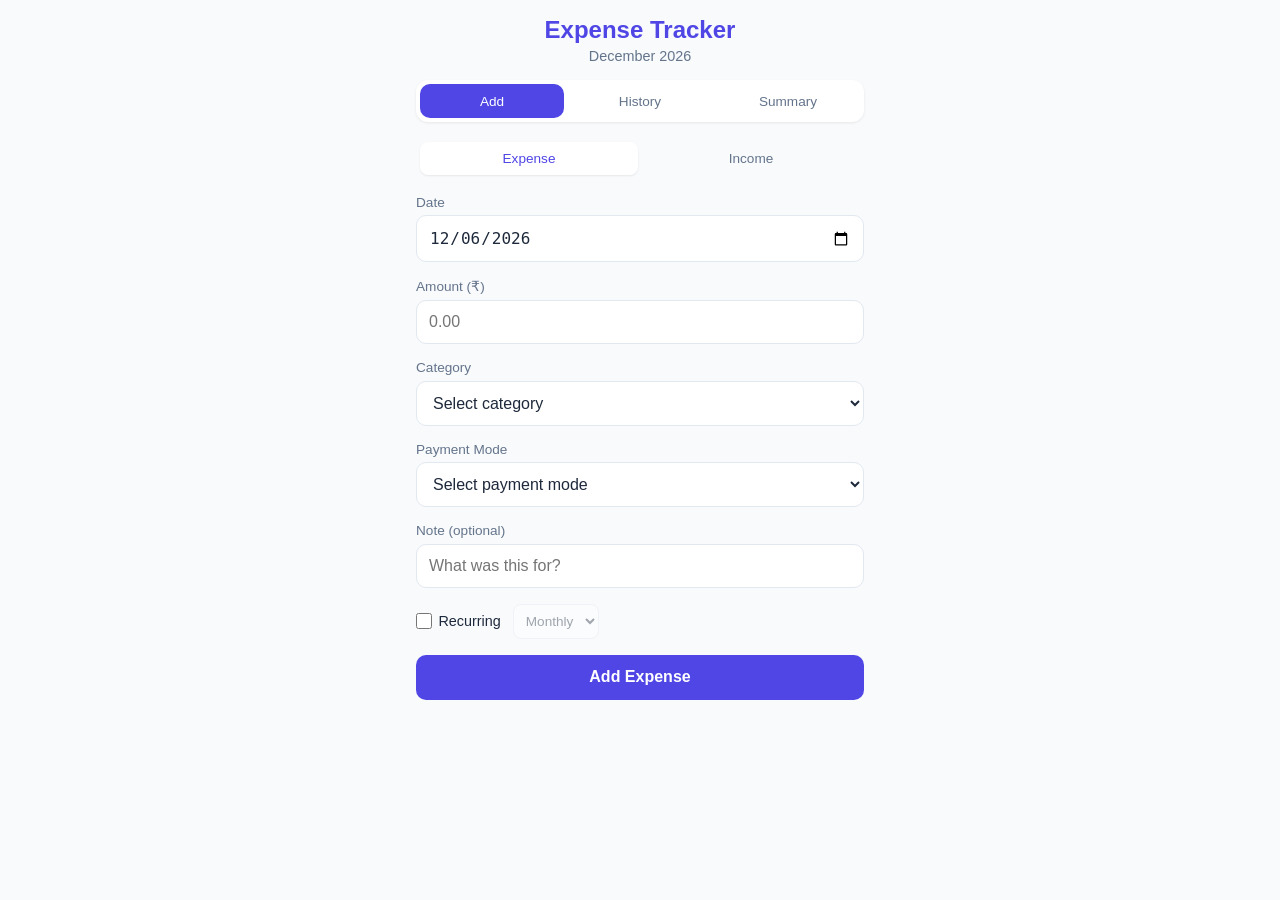
==== index.html @ 3be57202 "Serve latest tracker at site root for Vercel. Replace index.html with tracker.html so the live deplo" ====
<!DOCTYPE html>
<html lang="en">
<head>
<meta charset="UTF-8">
<meta name="viewport" content="width=device-width, initial-scale=1.0, user-scalable=no">
<title>Expense Tracker</title>
<style>
*{margin:0;padding:0;box-sizing:border-box}
:root{--p:#4f46e5;--bg:#f8fafc;--card:#fff;--tx:#1e293b;--mt:#64748b;--bd:#e2e8f0;--dg:#ef4444;--ok:#10b981;--warn:#f59e0b}
body{font-family:-apple-system,BlinkMacSystemFont,'Segoe UI',Roboto,sans-serif;background:var(--bg);color:var(--tx);min-height:100vh;padding-bottom:2rem}
.ctn{max-width:480px;margin:0 auto;padding:1rem}
header{text-align:center;margin-bottom:1rem}
header h1{font-size:1.5rem;color:var(--p)}
header p{color:var(--mt);font-size:.9rem;margin-top:.25rem}
.tabs{display:flex;gap:.25rem;background:var(--card);border-radius:12px;padding:.25rem;margin-bottom:1rem;box-shadow:0 1px 3px rgba(0,0,0,.08)}
.tab{flex:1;padding:.6rem;border:none;background:0 0;border-radius:10px;font-size:.85rem;font-weight:500;color:var(--mt);cursor:pointer}
.tab.active{background:var(--p);color:#fff}
.tc{display:none}.tc.active{display:block}
.fg{margin-bottom:1rem}
.fg label{display:block;font-size:.85rem;font-weight:500;margin-bottom:.35rem;color:var(--mt)}
.fg input,.fg select{width:100%;padding:.75rem;border:1.5px solid var(--bd);border-radius:10px;font-size:1rem;background:var(--card);color:var(--tx)}
.bp{width:100%;padding:.85rem;background:var(--p);color:#fff;border:none;border-radius:10px;font-size:1rem;font-weight:600;cursor:pointer}
.bp:active{transform:scale(.98)}
.fr{display:flex;align-items:center;gap:.75rem;margin-bottom:1rem}
.cl{display:flex;align-items:center;gap:.4rem;font-size:.9rem;cursor:pointer}
.cl input{width:1rem;height:1rem;accent-color:var(--p)}
.fr select{padding:.5rem;border:1.5px solid var(--bd);border-radius:8px;font-size:.85rem;background:var(--card);color:var(--tx)}
.fr select:disabled{opacity:.4}
.frow{display:flex;gap:.5rem;margin-bottom:1rem}
.frow select{flex:1;padding:.6rem;border:1.5px solid var(--bd);border-radius:10px;font-size:.85rem;background:var(--card);color:var(--tx)}
.ei{background:var(--card);border-radius:12px;padding:.85rem 1rem;margin-bottom:.5rem;display:flex;justify-content:space-between;align-items:center;box-shadow:0 1px 2px rgba(0,0,0,.05)}
.einf{flex:1;min-width:0}
.ecat{font-weight:600;font-size:.95rem}
.emeta{font-size:.78rem;color:var(--mt);margin-top:.2rem;overflow:hidden;text-overflow:ellipsis;white-space:nowrap}
.ert{display:flex;align-items:center;gap:.5rem;flex-shrink:0}
.eamt{font-size:1.05rem;font-weight:700;color:var(--dg);white-space:nowrap}
.eamt.inc{color:var(--ok)}
.type-toggle{display:flex;gap:.25rem;background:var(--bg);border-radius:10px;padding:.25rem;margin-bottom:1rem}
.type-toggle button{flex:1;padding:.55rem;border:none;background:0 0;border-radius:8px;font-size:.85rem;font-weight:500;color:var(--mt);cursor:pointer}
.type-toggle button.active{background:var(--card);color:var(--p);box-shadow:0 1px 2px rgba(0,0,0,.08)}
.exp-only{}.inc-only{display:none}
.form-income .exp-only{display:none}
.form-income .inc-only{display:block}
.edel{border:1px solid var(--dg);color:var(--dg);background:var(--card);font-size:.85rem;font-weight:600;cursor:pointer;padding:.4rem .7rem;border-radius:6px;line-height:1;touch-action:manipulation;-webkit-tap-highlight-color:transparent}
.edel:active{background:#fee2e2}
.tb{background:var(--p);color:#fff;text-align:center;padding:.75rem;border-radius:10px;font-weight:600;margin-top:1rem;font-size:1rem}
.rb{display:inline-block;font-size:.65rem;font-weight:600;text-transform:uppercase;background:#ede9fe;color:#7c3aed;padding:.15rem .45rem;border-radius:4px;margin-left:.4rem;vertical-align:middle}
.smn{display:flex;justify-content:space-between;align-items:center;margin-bottom:1rem}
.smn span{font-weight:600;font-size:1rem}
.nb{background:var(--card);border:1.5px solid var(--bd);border-radius:8px;padding:.4rem .8rem;font-size:1rem;cursor:pointer;color:var(--tx)}
.sc{background:var(--card);border-radius:12px;padding:.85rem 1rem;margin-bottom:.5rem;display:flex;justify-content:space-between;align-items:center;box-shadow:0 1px 2px rgba(0,0,0,.05)}
.sc .cn{font-weight:500;font-size:.9rem}
.sc .cb{height:4px;background:var(--bd);border-radius:2px;margin-top:.35rem;width:100%}
.sc .cbf{height:100%;background:var(--p);border-radius:2px}
.sc .ca{font-weight:700;color:var(--dg);white-space:nowrap;margin-left:1rem}
.ps{margin-top:1rem}.ps h3{font-size:.9rem;color:var(--mt);margin-bottom:.5rem}
.pi{display:flex;justify-content:space-between;padding:.5rem 0;border-bottom:1px solid var(--bd);font-size:.9rem}
.es{text-align:center;padding:3rem 1rem;color:var(--mt)}
.cc{background:var(--card);border-radius:12px;padding:1rem;margin-top:1rem;box-shadow:0 1px 2px rgba(0,0,0,.05);overflow:hidden}
.ct{font-size:.85rem;font-weight:600;color:var(--mt);margin-bottom:.75rem;text-transform:uppercase;letter-spacing:.04em}
.dw{display:flex;align-items:center;gap:1rem;overflow:hidden}
.dr{width:100px;height:100px;border-radius:50%;position:relative;flex-shrink:0}
.dc{position:absolute;top:50%;left:50%;transform:translate(-50%,-50%);width:58px;height:58px;background:var(--card);border-radius:50%;display:flex;flex-direction:column;justify-content:center;text-align:center}
.dc .dt{font-size:.8rem;font-weight:700;color:var(--tx);line-height:1.1}
.dc .dl{font-size:.6rem;color:var(--mt)}
.dleg{flex:1;min-width:0;display:flex;flex-direction:column;gap:.3rem;overflow:hidden}
.li{display:flex;align-items:center;gap:.35rem;font-size:.72rem;color:var(--tx);min-width:0}
.ld{width:7px;height:7px;border-radius:50%;flex-shrink:0}
.ln{overflow:hidden;text-overflow:ellipsis;white-space:nowrap;flex:1;min-width:0}
.lv{font-weight:600;color:var(--mt);flex-shrink:0}
.bch{display:flex;align-items:flex-end;gap:1px;height:90px;padding-bottom:1.1rem;position:relative}
.bch::after{content:'';position:absolute;bottom:1rem;left:0;right:0;height:1px;background:var(--bd)}
.bco{flex:1;display:flex;flex-direction:column;align-items:center;position:relative;z-index:1;min-width:0}
.ba{width:100%;max-width:12px;background:var(--p);border-radius:2px 2px 0 0;min-height:1px;position:relative;flex-shrink:1;cursor:pointer}
.bl{font-size:.55rem;color:var(--mt);position:absolute;bottom:-.95rem;white-space:nowrap;line-height:1}
.bt{display:none;position:absolute;top:-1.5rem;left:50%;transform:translateX(-50%);background:var(--tx);color:#fff;font-size:.6rem;padding:.15rem .35rem;border-radius:4px;white-space:nowrap;pointer-events:none;z-index:10}
.ba:hover .bt{display:block}
.tr{display:flex;align-items:center;gap:.4rem;margin-bottom:.4rem}
.tl{font-size:.72rem;color:var(--mt);width:36px;flex-shrink:0;text-align:right}
.tt{flex:1;height:18px;background:var(--bd);border-radius:4px;overflow:hidden;min-width:0}
.tf{height:100%;background:var(--p);border-radius:4px;min-width:2px}
.tv{font-size:.7rem;font-weight:600;color:var(--tx);width:60px;text-align:right;flex-shrink:0;overflow:hidden;text-overflow:ellipsis}
.tst{position:fixed;bottom:2rem;left:50%;transform:translateX(-50%) translateY(100px);background:var(--tx);color:#fff;padding:.75rem 1.5rem;border-radius:10px;font-size:.9rem;transition:transform .3s;z-index:100;pointer-events:none}
.tst.show{transform:translateX(-50%) translateY(0)}
.ov{background:var(--card);border-radius:12px;padding:1rem;margin-bottom:1rem;box-shadow:0 1px 3px rgba(0,0,0,.08)}
.ov h2{font-size:.85rem;color:var(--mt);font-weight:600;margin-bottom:.75rem;text-transform:uppercase;letter-spacing:.04em}
.ovg{display:grid;grid-template-columns:repeat(3,1fr);gap:.5rem;margin-bottom:.75rem}
.ovc{text-align:center;padding:.6rem .25rem;background:var(--bg);border-radius:10px}
.ovc .ol{font-size:.68rem;color:var(--mt);margin-bottom:.2rem}
.ovc .ov{font-size:.95rem;font-weight:700}
.ovc.salary .ov{color:var(--ok)}
.ovc.spent .ov{color:var(--dg)}
.ovc.left .ov{color:var(--p)}
.pbar{height:8px;background:var(--bd);border-radius:4px;overflow:hidden;margin-bottom:.35rem}
.pfill{height:100%;border-radius:4px;transition:width .3s}
.phint{font-size:.75rem;color:var(--mt);text-align:center}
.salary-row{margin-bottom:1rem}
.salary-row input{font-size:.95rem}
.salary-settings{display:grid;grid-template-columns:1fr 1fr;gap:.5rem;margin-bottom:1rem}
.salary-hint{font-size:.75rem;color:var(--mt);margin:-.5rem 0 1rem;line-height:1.4}
.cat-pct{font-size:.72rem;color:var(--mt);margin-top:.15rem}
.period-adj{margin-bottom:1rem}
@media(max-width:480px){.ctn{padding:.75rem}.dw{flex-direction:column;align-items:center}.dleg{width:100%}.tv{width:50px;font-size:.65rem}}
</style>
</head>
<body>
<div class="ctn">
<header><h1>Expense Tracker</h1><p id="currentMonth"></p></header>
<div class="tabs">
  <button class="tab active" data-tab="add">Add</button>
  <button class="tab" data-tab="history">History</button>
  <button class="tab" data-tab="summary">Summary</button>
</div>
<div id="add" class="tc active">
  <div class="type-toggle">
    <button type="button" class="active" data-form="expense">Expense</button>
    <button type="button" data-form="income">Income</button>
  </div>
  <form id="expenseForm">
    <div class="fg"><label>Date</label><input type="date" id="date" required></div>
    <div class="fg"><label>Amount (₹)</label><input type="number" id="amount" step="0.01" min="0" placeholder="0.00" required></div>
    <div class="fg exp-only"><label>Category</label><select id="category"><option value="">Select category</option><option>Food &amp; Dining</option><option>Transport</option><option>Shopping</option><option>Bills &amp; Utilities</option><option>Entertainment</option><option>Health</option><option>Education</option><option>Other</option></select></div>
    <div class="fg exp-only"><label>Payment Mode</label><select id="paymentMode"><option value="">Select payment mode</option><option>Cash</option><option>UPI</option><option>Credit Card</option><option>Debit Card</option><option>Net Banking</option><option>Wallet</option></select></div>
    <div class="fg inc-only"><label>Source</label><input type="text" id="incomeSource" placeholder="e.g. Salary, Freelance"></div>
    <div class="fg exp-only"><label>Note (optional)</label><input type="text" id="note" placeholder="What was this for?"></div>
    <div class="fr exp-only"><label class="cl"><input type="checkbox" id="isRecurring"><span>Recurring</span></label><select id="frequency" disabled><option value="monthly">Monthly</option><option value="weekly">Weekly</option><option value="yearly">Yearly</option></select></div>
    <button type="submit" class="bp" id="submitBtn">Add Expense</button>
  </form>
</div>
<div id="history" class="tc">
  <div class="frow">
    <select id="filterType"><option value="">All</option><option value="expense">Expenses</option><option value="income">Income</option></select>
    <select id="filterCategory"><option value="">All Categories</option><option>Food &amp; Dining</option><option>Transport</option><option>Shopping</option><option>Bills &amp; Utilities</option><option>Entertainment</option><option>Health</option><option>Education</option><option>Other</option></select>
    <select id="filterMonth"></select>
  </div>
  <div id="expenseList"></div>
  <div id="historyTotal" class="tb" style="display:none"></div>
</div>
<div id="summary" class="tc">
  <div class="smn"><button id="prevMonth" class="nb">&larr;</button><span id="summaryMonthLabel"></span><button id="nextMonth" class="nb">&rarr;</button></div>
  <div class="salary-settings">
    <div class="fg"><label for="monthlySalary">Expected salary (₹)</label><input type="number" id="monthlySalary" step="1" min="0" placeholder="e.g. 35904"></div>
    <div class="fg"><label for="salaryDay">Salary day</label><input type="number" id="salaryDay" min="1" max="31" value="28"></div>
  </div>
  <p class="salary-hint">Pay period runs from your salary day each month. Log income when it arrives — expected salary is used only if nothing is logged yet.</p>
  <div id="periodAdjust" class="fg period-adj" style="display:none">
    <label for="cycleOverride">Salary received on (this period only)</label>
    <input type="date" id="cycleOverride">
    <p class="salary-hint" style="margin:.35rem 0 0">Use this if salary came early or late this month. Leave blank for the usual day.</p>
  </div>
  <div id="overview" class="ov"></div>
  <div id="summaryCards"></div>
  <div id="summaryTotal" class="tb"></div>
  <div id="donutChart" class="cc"></div>
  <div id="dailyChart" class="cc"></div>
  <div id="trendChart" class="cc"></div>
  <div id="paymentSummary" class="ps"></div>
</div>
<div id="toast" class="tst"></div>
</div>
<script>
function uuid() {
  if (typeof crypto !== 'undefined' && crypto.randomUUID) {
    return crypto.randomUUID();
  }
  return 'xxxxxxxx-xxxx-4xxx-yxxx-xxxxxxxxxxxx'.replace(/[xy]/g, function(c) {
    var r = Math.random() * 16 | 0;
    var v = c === 'x' ? r : (r & 0x3 | 0x8);
    return v.toString(16);
  });
}

var expenses = [];
var income = [];
var summaryDate = new Date();
var formMode = 'expense';

function gA() {
  try { return JSON.parse(localStorage.getItem('expenses') || '[]'); }
  catch(e) { localStorage.removeItem('expenses'); return []; }
}
function sA(d) { localStorage.setItem('expenses', JSON.stringify(d)); }

function gI() {
  try { return JSON.parse(localStorage.getItem('income') || '[]'); }
  catch(e) { localStorage.removeItem('income'); return []; }
}
function sI(d) { localStorage.setItem('income', JSON.stringify(d)); }

function addInc(item) {
  var all = gI();
  item.id = uuid();
  item.created_at = new Date().toISOString();
  all.push(item);
  sI(all);
  return item;
}

function fetchIncome() {
  return gI().sort(function(a, b) { return b.date.localeCompare(a.date); });
}

function itemInCycle(item, cycle) {
  return item.date >= toISO(cycle.start) && item.date <= toISO(cycle.end);
}

function incomeInCycle(cycle) {
  var total = 0;
  for (var i = 0; i < income.length; i++) {
    if (itemInCycle(income[i], cycle)) total += income[i].amount;
  }
  return total;
}

function getPeriodIncome(cycle) {
  var logged = incomeInCycle(cycle);
  return logged > 0 ? logged : getSalary();
}

function getSalary() {
  var v = parseFloat(localStorage.getItem('monthlySalary') || '0');
  return isNaN(v) ? 0 : v;
}
function setSalary(n) {
  localStorage.setItem('monthlySalary', String(n || 0));
}

function getSalaryDay() {
  var v = parseInt(localStorage.getItem('salaryDay') || '28', 10);
  return (v >= 1 && v <= 31) ? v : 28;
}
function setSalaryDay(n) {
  localStorage.setItem('salaryDay', String(Math.min(31, Math.max(1, n || 28))));
}

function clampDay(y, m, day) {
  var last = new Date(y, m + 1, 0).getDate();
  return Math.min(day, last);
}

function toISO(d) {
  return d.getFullYear() + '-' + String(d.getMonth() + 1).padStart(2, '0') + '-' + String(d.getDate()).padStart(2, '0');
}

function parseISO(s) {
  var p = s.split('-');
  return new Date(parseInt(p[0], 10), parseInt(p[1], 10) - 1, parseInt(p[2], 10));
}

function getCycleOverrideKey(nominalStart) {
  return 'cycleOverride_' + toISO(nominalStart);
}

function getNominalCycleStart(refDate) {
  var day = getSalaryDay();
  var y = refDate.getFullYear(), m = refDate.getMonth(), d = refDate.getDate();
  if (d >= clampDay(y, m, day)) return new Date(y, m, clampDay(y, m, day));
  return new Date(y, m - 1, clampDay(y, m - 1, day));
}

function getCycleForNominal(nominalStart) {
  var nominal = new Date(nominalStart.getTime());
  var ov = localStorage.getItem(getCycleOverrideKey(nominal));
  var start = ov ? parseISO(ov) : new Date(nominal.getTime());
  var end = new Date(start);
  end.setMonth(end.getMonth() + 1);
  end.setDate(end.getDate() - 1);
  return { start: start, end: end, nominal: nominal };
}

function getCycleContaining(refDate) {
  return getCycleForNominal(getNominalCycleStart(refDate));
}

function expenseInCycle(exp, cycle) {
  return itemInCycle(exp, cycle);
}

function cycleLabel(cycle) {
  return fmtDate(cycle.start) + ' – ' + fmtDate(cycle.end);
}

function isCurrentCycle(cycle) {
  var now = toISO(new Date());
  return now >= toISO(cycle.start) && now <= toISO(cycle.end);
}

function renderOverview(periodIncome, spent, cycle, usingExpected) {
  var el = document.getElementById('overview');
  if (!periodIncome) {
    el.innerHTML = '<h2>Where your money went</h2><p class="phint">Log income or set expected salary to see your balance.</p>';
    return;
  }
  var left = periodIncome - spent;
  var pct = Math.min((spent / periodIncome) * 100, 100);
  var barColor = spent > periodIncome ? 'var(--dg)' : pct > 80 ? 'var(--warn)' : 'var(--ok)';
  var incLabel = usingExpected ? 'Expected' : 'Income';
  el.innerHTML =
    '<h2>Where your money went</h2>' +
    '<div class="ovg">' +
    '<div class="ovc salary"><div class="ol">' + incLabel + '</div><div class="ov">₹' + fmtNum(periodIncome) + '</div></div>' +
    '<div class="ovc spent"><div class="ol">Spent</div><div class="ov">₹' + fmtNum(spent) + '</div></div>' +
    '<div class="ovc left"><div class="ol">Left</div><div class="ov">₹' + fmtNum(left) + '</div></div>' +
    '</div>' +
    '<div class="pbar"><div class="pfill" style="width:' + pct + '%;background:' + barColor + '"></div></div>' +
    '<p class="phint">' + cycleLabel(cycle) + ' &middot; ' + (spent / periodIncome * 100).toFixed(1) + '% spent' + (left < 0 ? ' — over by ₹' + fmtNum(Math.abs(left)) : '') + (usingExpected ? ' — using expected salary' : '') + '</p>';
}

function addExp(exp) {
  var all = gA();
  exp.id = uuid();
  exp.created_at = new Date().toISOString();
  all.push(exp);
  sA(all);
  return exp;
}

function delExp(id) {
  var all = gA();
  sA(all.filter(function(e) { return e.id !== id; }));
}

function fetchAll() {
  return gA().sort(function(a, b) { return b.date.localeCompare(a.date); });
}

function fmtDate(d) { return new Date(d).toLocaleDateString('en-IN', { day: 'numeric', month: 'short' }); }
function fmtNum(n) { return n.toLocaleString('en-IN', { minimumFractionDigits: 2, maximumFractionDigits: 2 }); }
function esc(s) { var d = document.createElement('div'); d.textContent = s; return d.innerHTML; }
function toast(m) {
  var t = document.getElementById('toast');
  t.textContent = m;
  t.classList.add('show');
  setTimeout(function() { t.classList.remove('show'); }, 2000);
}

function doDelete(id, type) {
  if (!id) return;
  id = String(id);
  type = type || 'expense';
  try {
    if (type === 'income') {
      sI(gI().filter(function(e) { return String(e.id) !== id; }));
      income = fetchIncome();
    } else {
      var all = gA();
      var found = null;
      for (var i = 0; i < all.length; i++) {
        if (String(all[i].id) === id) { found = all[i]; break; }
      }
      if (found && found.is_recurring) {
        sA(all.filter(function(e) { return String(e.recurring_id) !== id && String(e.id) !== id; }));
      } else {
        sA(all.filter(function(e) { return String(e.id) !== id; }));
      }
      expenses = fetchAll();
      popMonthFilter();
    }
    renderHistory();
    renderSummary();
    toast('Deleted');
  } catch(e) { console.error('delete error', e); toast('Error deleting'); }
}

function renderHistory() {
  var cat = document.getElementById('filterCategory').value;
  var mv = document.getElementById('filterMonth').value;
  var ft = document.getElementById('filterType').value;
  document.getElementById('filterCategory').style.display = ft === 'income' ? 'none' : '';

  var filteredExp = expenses.filter(function(e) {
    if (cat && e.category !== cat) return false;
    if (mv && mv !== 'all') {
      var d = new Date(e.date);
      return (d.getFullYear() + '-' + String(d.getMonth() + 1).padStart(2, '0')) === mv;
    }
    if (!mv) return itemInCycle(e, getCycleContaining(new Date()));
    return true;
  });

  var filteredInc = income.filter(function(e) {
    if (mv && mv !== 'all') {
      var d = new Date(e.date);
      return (d.getFullYear() + '-' + String(d.getMonth() + 1).padStart(2, '0')) === mv;
    }
    if (!mv) return itemInCycle(e, getCycleContaining(new Date()));
    return true;
  });

  var items = [];
  if (ft !== 'income') {
    for (var a = 0; a < filteredExp.length; a++) {
      items.push({ kind: 'expense', data: filteredExp[a], sort: filteredExp[a].date });
    }
  }
  if (ft !== 'expense') {
    for (var b = 0; b < filteredInc.length; b++) {
      items.push({ kind: 'income', data: filteredInc[b], sort: filteredInc[b].date });
    }
  }
  items.sort(function(x, y) { return y.sort.localeCompare(x.sort); });

  var list = document.getElementById('expenseList');
  var tb = document.getElementById('historyTotal');
  if (!items.length) {
    list.innerHTML = '<div class="es"><p>Nothing found</p></div>';
    tb.style.display = 'none';
    return;
  }

  var html = '';
  var expTotal = 0, incTotal = 0;
  for (var i = 0; i < items.length; i++) {
    var it = items[i];
    if (it.kind === 'expense') {
      var e = it.data;
      expTotal += e.amount;
      var badge = e.is_recurring ? '<span class="rb">' + (e.frequency || 'monthly') + '</span>' : e.recurring_id ? '<span class="rb">auto</span>' : '';
      html += '<div class="ei"><div class="einf"><div class="ecat">' + esc(e.category) + badge + '</div>';
      html += '<div class="emeta">' + fmtDate(e.date) + ' &middot; ' + esc(e.payment_mode) + (e.note ? ' &middot; ' + esc(e.note) : '') + '</div></div>';
      html += '<div class="ert"><div class="eamt">₹' + fmtNum(e.amount) + '</div>';
      html += '<button type="button" class="edel" data-id="' + esc(e.id) + '" data-type="expense">✕</button></div></div>';
    } else {
      var inc = it.data;
      incTotal += inc.amount;
      html += '<div class="ei"><div class="einf"><div class="ecat">Income</div>';
      html += '<div class="emeta">' + fmtDate(inc.date) + (inc.source ? ' &middot; ' + esc(inc.source) : '') + '</div></div>';
      html += '<div class="ert"><div class="eamt inc">+₹' + fmtNum(inc.amount) + '</div>';
      html += '<button type="button" class="edel" data-id="' + esc(inc.id) + '" data-type="income">✕</button></div></div>';
    }
  }
  list.innerHTML = html;

  var parts = [];
  if (ft !== 'income' && expTotal) parts.push('Spent: ₹' + fmtNum(expTotal));
  if (ft !== 'expense' && incTotal) parts.push('Income: ₹' + fmtNum(incTotal));
  if (ft === '' && expTotal && incTotal) parts.push('Left: ₹' + fmtNum(incTotal - expTotal));
  tb.textContent = parts.join(' · ') || 'Total: ₹0.00';
  tb.style.display = 'block';
}

function popMonthFilter() {
  var s = document.getElementById('filterMonth');
  var c = s.value;
  var months = {};
  for (var i = 0; i < expenses.length; i++) {
    var d = new Date(expenses[i].date);
    months[d.getFullYear() + '-' + String(d.getMonth() + 1).padStart(2, '0')] = true;
  }
  for (var ii = 0; ii < income.length; ii++) {
    var d2 = new Date(income[ii].date);
    months[d2.getFullYear() + '-' + String(d2.getMonth() + 1).padStart(2, '0')] = true;
  }
  var sorted = Object.keys(months).sort().reverse();
  var now = new Date();
  var tm = now.getFullYear() + '-' + String(now.getMonth() + 1).padStart(2, '0');
  s.innerHTML = '<option value="">This Pay Period</option><option value="all">All Time</option>';
  for (var j = 0; j < sorted.length; j++) {
    if (sorted[j] === tm) continue;
    var p = sorted[j].split('-');
    s.innerHTML += '<option value="' + sorted[j] + '">' + new Date(p[0], p[1] - 1).toLocaleString('default', { month: 'short', year: 'numeric' }) + '</option>';
  }
  if (c) {
    for (var k = 0; k < s.options.length; k++) {
      if (s.options[k].value === c) { s.value = c; break; }
    }
  }
}

function periodKey(date, freq) {
  var d = new Date(date);
  if (freq === 'weekly') { var s = new Date(d); s.setDate(d.getDate() - d.getDay()); return 'w' + s.toISOString().slice(0, 10); }
  if (freq === 'yearly') return 'y' + d.getFullYear();
  return 'm' + d.getFullYear() + '-' + String(d.getMonth() + 1).padStart(2, '0');
}

function genRecurring() {
  var now = new Date();
  var tpls = expenses.filter(function(e) { return e.is_recurring; });
  if (!tpls.length) return;
  var changed = false;
  for (var t = 0; t < tpls.length; t++) {
    var tpl = tpls[t];
    var freq = tpl.frequency || 'monthly';
    var tp = periodKey(tpl.date, freq);
    var cp = periodKey(now, freq);
    if (tp === cp) continue;
    var inst = expenses.filter(function(e) { return e.recurring_id === tpl.id; });
    var ag = false;
    for (var k = 0; k < inst.length; k++) {
      if (periodKey(inst[k].date, freq) === cp) { ag = true; break; }
    }
    if (ag) continue;
    var nd;
    if (freq === 'weekly') { nd = new Date(now); nd.setDate(now.getDate() - now.getDay()); }
    else if (freq === 'yearly') { nd = new Date(now.getFullYear(), new Date(tpl.date).getMonth(), new Date(tpl.date).getDate()); }
    else { nd = new Date(now.getFullYear(), now.getMonth(), new Date(tpl.date).getDate()); }
    if (nd > now) {
      if (freq === 'monthly') nd.setMonth(nd.getMonth() - 1);
      else if (freq === 'yearly') nd.setFullYear(nd.getFullYear() - 1);
      else nd.setDate(nd.getDate() - 7);
    }
    addExp({ date: nd.toISOString().slice(0, 10), amount: tpl.amount, category: tpl.category, payment_mode: tpl.payment_mode, note: tpl.note, is_recurring: false, frequency: null, recurring_id: tpl.id });
    changed = true;
  }
  if (changed) { expenses = fetchAll(); popMonthFilter(); renderHistory(); }
}

var COL = ['#4f46e5', '#f59e0b', '#10b981', '#ef4444', '#8b5cf6', '#06b6d4', '#ec4899', '#84cc16'];

function renderSummary() {
  var cycle = getCycleForNominal(summaryDate);
  document.getElementById('summaryMonthLabel').textContent = cycleLabel(cycle);
  var me = expenses.filter(function(e) { return expenseInCycle(e, cycle); });
  var loggedIncome = incomeInCycle(cycle);
  var periodIncome = getPeriodIncome(cycle);
  var usingExpected = loggedIncome === 0 && getSalary() > 0;
  var tot2 = 0;
  for (var m = 0; m < me.length; m++) tot2 += me[m].amount;
  renderOverview(periodIncome, tot2, cycle, usingExpected);

  var adj = document.getElementById('periodAdjust');
  var ovInput = document.getElementById('cycleOverride');
  if (isCurrentCycle(cycle)) {
    adj.style.display = 'block';
    var saved = localStorage.getItem(getCycleOverrideKey(cycle.nominal));
    ovInput.value = saved || '';
  } else {
    adj.style.display = 'none';
  }
  var cm = {};
  for (var i = 0; i < me.length; i++) cm[me[i].category] = (cm[me[i].category] || 0) + me[i].amount;
  var mx = 1, ks = Object.keys(cm);
  for (var j = 0; j < ks.length; j++) if (cm[ks[j]] > mx) mx = cm[ks[j]];
  var cards = document.getElementById('summaryCards');
  var cats = ks.map(function(k) { return [k, cm[k]]; }).sort(function(a, b) { return b[1] - a[1]; });
  if (!cats.length) {
    cards.innerHTML = '<div class="es"><p>No expenses this pay period</p></div>';
    document.getElementById('donutChart').innerHTML = '';
    document.getElementById('dailyChart').innerHTML = '';
    document.getElementById('trendChart').innerHTML = '';
  } else {
    var ch = '';
    for (var k = 0; k < cats.length; k++) {
      var pctSal = periodIncome ? ((cats[k][1] / periodIncome) * 100).toFixed(1) : null;
      ch += '<div class="sc"><div style="flex:1;min-width:0"><div class="cn">' + esc(cats[k][0]) + '</div>';
      if (pctSal) ch += '<div class="cat-pct">' + pctSal + '% of income</div>';
      ch += '<div class="cb"><div class="cbf" style="width:' + (cats[k][1] / mx * 100) + '%"></div></div></div><div class="ca">₹' + fmtNum(cats[k][1]) + '</div></div>';
    }
    cards.innerHTML = ch;
    var tot = 0;
    for (var a = 0; a < cats.length; a++) tot += cats[a][1];
    var cum = 0, gp = [];
    for (var b = 0; b < cats.length; b++) { var st = cum; cum += (cats[b][1] / tot) * 100; gp.push(COL[b % COL.length] + ' ' + st + '% ' + cum + '%'); }
    var lg = '';
    for (var c = 0; c < cats.length; c++) {
      lg += '<div class="li"><span class="ld" style="background:' + COL[c % COL.length] + '"></span><span class="ln">' + esc(cats[c][0]) + '</span><span class="lv">' + ((cats[c][1] / tot) * 100).toFixed(1) + '%</span></div>';
    }
    document.getElementById('donutChart').innerHTML = '<div class="ct">Spending by Category</div><div class="dw"><div class="dr" style="background:conic-gradient(' + gp.join(', ') + ')"><div class="dc"><div class="dt">₹' + fmtNum(tot) + '</div><div class="dl">total</div></div></div><div class="dleg">' + lg + '</div></div>';
    var dm = {};
    for (var d = 0; d < me.length; d++) {
      var ed = new Date(me[d].date);
      var key = toISO(ed);
      dm[key] = (dm[key] || 0) + me[d].amount;
    }
    var dk = Object.keys(dm).sort(), md = 1;
    for (var e = 0; e < dk.length; e++) if (dm[dk[e]] > md) md = dm[dk[e]];
    var bs = '';
    for (var g = 0; g < dk.length; g++) {
      var at = dm[dk[g]], h = Math.max((at / md) * 75, 1);
      var lbl = fmtDate(dk[g]);
      bs += '<div class="bco"><div class="ba" style="height:' + h + 'px"><div class="bt">' + lbl + ': ₹' + fmtNum(at) + '</div></div><span class="bl">' + new Date(dk[g]).getDate() + '</span></div>';
    }
    document.getElementById('dailyChart').innerHTML = '<div class="ct">Daily Spending</div><div class="bch">' + bs + '</div>';
    var ms = [];
    for (var i2 = 5; i2 >= 0; i2--) {
      var anchor = new Date(summaryDate);
      anchor.setMonth(anchor.getMonth() - i2);
      ms.push(getCycleForNominal(anchor));
    }
    var mt = ms.map(function(c) {
      var tt = 0;
      for (var i3 = 0; i3 < expenses.length; i3++) {
        if (expenseInCycle(expenses[i3], c)) tt += expenses[i3].amount;
      }
      return { l: fmtDate(c.start), t: tt };
    });
    var mxT = 1;
    for (var j2 = 0; j2 < mt.length; j2++) if (mt[j2].t > mxT) mxT = mt[j2].t;
    var th = '<div class="ct">6-Month Trend</div>';
    for (var k2 = 0; k2 < mt.length; k2++) th += '<div class="tr"><span class="tl">' + mt[k2].l + '</span><div class="tt"><div class="tf" style="width:' + (mt[k2].t / mxT * 100) + '%"></div></div><span class="tv">₹' + fmtNum(mt[k2].t) + '</span></div>';
    document.getElementById('trendChart').innerHTML = th;
  }
  document.getElementById('summaryTotal').textContent = 'Total spent: ₹' + fmtNum(tot2);
  var pm = {};
  for (var p = 0; p < me.length; p++) pm[me[p].payment_mode] = (pm[me[p].payment_mode] || 0) + me[p].amount;
  var pd = document.getElementById('paymentSummary'), pk = Object.keys(pm);
  if (pk.length > 0) {
    pk.sort(function(a, b) { return pm[b] - pm[a]; });
    var ph = '<h3>Payment Mode Breakdown</h3>';
    for (var q = 0; q < pk.length; q++) ph += '<div class="pi"><span>' + esc(pk[q]) + '</span><span>₹' + fmtNum(pm[pk[q]]) + '</span></div>';
    pd.innerHTML = ph;
  } else { pd.innerHTML = ''; }
}

function setFormMode(mode) {
  formMode = mode;
  var form = document.getElementById('expenseForm');
  var btn = document.getElementById('submitBtn');
  document.querySelectorAll('.type-toggle button').forEach(function(b) {
    b.classList.toggle('active', b.dataset.form === mode);
  });
  form.classList.toggle('form-income', mode === 'income');
  btn.textContent = mode === 'income' ? 'Add Income' : 'Add Expense';
  document.getElementById('category').required = mode === 'expense';
  document.getElementById('paymentMode').required = mode === 'expense';
}

function init() {
  try {
  document.getElementById('date').valueAsDate = new Date();
  document.getElementById('currentMonth').textContent = new Date().toLocaleString('default', { month: 'long', year: 'numeric' });
  setFormMode('expense');

  document.querySelectorAll('.tab').forEach(function(tab) {
    tab.addEventListener('click', function() {
      document.querySelectorAll('.tab').forEach(function(t) { t.classList.remove('active'); });
      document.querySelectorAll('.tc').forEach(function(c) { c.classList.remove('active'); });
      tab.classList.add('active');
      document.getElementById(tab.dataset.tab).classList.add('active');
      if (tab.dataset.tab === 'summary') renderSummary();
      if (tab.dataset.tab === 'history') renderHistory();
    });
  });

  document.getElementById('isRecurring').addEventListener('change', function(e) {
    document.getElementById('frequency').disabled = !e.target.checked;
  });

  document.querySelectorAll('.type-toggle button').forEach(function(b) {
    b.addEventListener('click', function() { setFormMode(b.dataset.form); });
  });

  document.getElementById('expenseForm').addEventListener('submit', function(e) {
    e.preventDefault();
    var amount = parseFloat(document.getElementById('amount').value);
    var date = document.getElementById('date').value;
    if (formMode === 'income') {
      var source = document.getElementById('incomeSource').value.trim() || 'Salary';
      addInc({ date: date, amount: amount, source: source });
      toast('Income added!');
      income = fetchIncome();
    } else {
      var ir = document.getElementById('isRecurring').checked;
      if (!document.getElementById('category').value || !document.getElementById('paymentMode').value) {
        toast('Pick category and payment mode');
        return;
      }
      addExp({
        date: date,
        amount: amount,
        category: document.getElementById('category').value,
        payment_mode: document.getElementById('paymentMode').value,
        note: document.getElementById('note').value.trim() || null,
        is_recurring: ir,
        frequency: ir ? document.getElementById('frequency').value : null
      });
      toast(ir ? 'Recurring added!' : 'Added!');
      expenses = fetchAll();
    }
    e.target.reset();
    document.getElementById('frequency').disabled = true;
    document.getElementById('date').valueAsDate = new Date();
    setFormMode(formMode);
    popMonthFilter();
    renderHistory();
    renderSummary();
  });

  document.getElementById('filterType').addEventListener('change', renderHistory);

  document.getElementById('filterCategory').addEventListener('change', renderHistory);
  document.getElementById('filterMonth').addEventListener('change', renderHistory);

  document.getElementById('prevMonth').addEventListener('click', function() {
    summaryDate = getNominalCycleStart(summaryDate);
    summaryDate.setMonth(summaryDate.getMonth() - 1);
    renderSummary();
  });
  document.getElementById('nextMonth').addEventListener('click', function() {
    summaryDate = getNominalCycleStart(summaryDate);
    summaryDate.setMonth(summaryDate.getMonth() + 1);
    renderSummary();
  });

  var salaryInput = document.getElementById('monthlySalary');
  salaryInput.value = getSalary() || '';
  salaryInput.addEventListener('change', function() {
    setSalary(parseFloat(salaryInput.value) || 0);
    renderSummary();
    toast('Salary saved');
  });

  var salaryDayInput = document.getElementById('salaryDay');
  salaryDayInput.value = getSalaryDay();
  salaryDayInput.addEventListener('change', function() {
    setSalaryDay(parseInt(salaryDayInput.value, 10) || 28);
    summaryDate = getNominalCycleStart(new Date());
    renderSummary();
    toast('Salary day updated');
  });

  document.getElementById('cycleOverride').addEventListener('change', function(ev) {
    var cycle = getCycleContaining(new Date());
    var key = getCycleOverrideKey(cycle.nominal);
    if (ev.target.value) localStorage.setItem(key, ev.target.value);
    else localStorage.removeItem(key);
    summaryDate = cycle.nominal;
    renderSummary();
    toast(ev.target.value ? 'Period adjusted' : 'Back to usual salary day');
  });

  document.addEventListener('click', function(ev) {
    var t = ev.target.nodeType === 3 ? ev.target.parentElement : ev.target;
    var btn = t && t.closest ? t.closest('.edel') : null;
    if (!btn && t) {
      while (t && t !== document) {
        if (t.classList && t.classList.contains('edel')) { btn = t; break; }
        t = t.parentNode;
      }
    }
    if (btn) {
      var delId = btn.getAttribute('data-id');
      if (delId) {
        ev.preventDefault();
        doDelete(delId, btn.getAttribute('data-type') || 'expense');
      }
    }
  });

  expenses = fetchAll();
  income = fetchIncome();
  summaryDate = getNominalCycleStart(new Date());
  popMonthFilter();
  renderHistory();
  try { genRecurring(); } catch(e) { console.error('recurring error', e); }
  } catch(e) { console.error('init error', e); }
}

document.addEventListener('DOMContentLoaded', init);
</script>
</body>
</html>
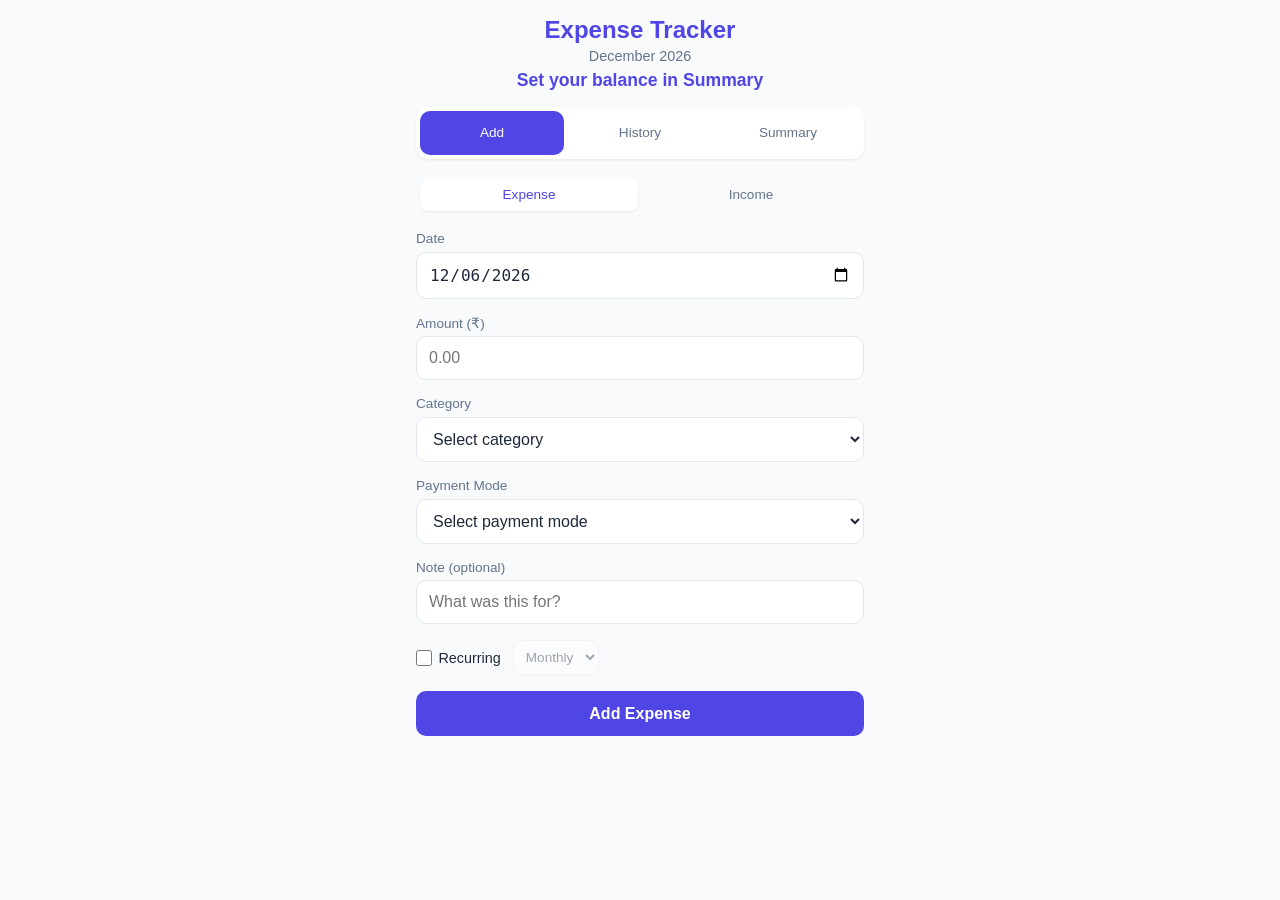
==== commit 12d06715: "Add current balance tracking and mobile PWA support. Balance drives summary calculations and auto-up" ====
--- a/index.html
+++ b/index.html
@@ -2,18 +2,24 @@
 <html lang="en">
 <head>
 <meta charset="UTF-8">
-<meta name="viewport" content="width=device-width, initial-scale=1.0, user-scalable=no">
+<meta name="viewport" content="width=device-width, initial-scale=1.0, viewport-fit=cover, user-scalable=no">
+<meta name="theme-color" content="#4f46e5">
+<meta name="apple-mobile-web-app-capable" content="yes">
+<meta name="apple-mobile-web-app-status-bar-style" content="default">
+<meta name="apple-mobile-web-app-title" content="Expenses">
+<link rel="manifest" href="manifest.json">
+<link rel="apple-touch-icon" href="icon.svg">
 <title>Expense Tracker</title>
 <style>
 *{margin:0;padding:0;box-sizing:border-box}
 :root{--p:#4f46e5;--bg:#f8fafc;--card:#fff;--tx:#1e293b;--mt:#64748b;--bd:#e2e8f0;--dg:#ef4444;--ok:#10b981;--warn:#f59e0b}
-body{font-family:-apple-system,BlinkMacSystemFont,'Segoe UI',Roboto,sans-serif;background:var(--bg);color:var(--tx);min-height:100vh;padding-bottom:2rem}
+body{font-family:-apple-system,BlinkMacSystemFont,'Segoe UI',Roboto,sans-serif;background:var(--bg);color:var(--tx);min-height:100vh;min-height:100dvh;padding-bottom:calc(2rem + env(safe-area-inset-bottom));padding-left:env(safe-area-inset-left);padding-right:env(safe-area-inset-right)}
 .ctn{max-width:480px;margin:0 auto;padding:1rem}
 header{text-align:center;margin-bottom:1rem}
 header h1{font-size:1.5rem;color:var(--p)}
 header p{color:var(--mt);font-size:.9rem;margin-top:.25rem}
 .tabs{display:flex;gap:.25rem;background:var(--card);border-radius:12px;padding:.25rem;margin-bottom:1rem;box-shadow:0 1px 3px rgba(0,0,0,.08)}
-.tab{flex:1;padding:.6rem;border:none;background:0 0;border-radius:10px;font-size:.85rem;font-weight:500;color:var(--mt);cursor:pointer}
+.tab{flex:1;padding:.75rem .5rem;border:none;background:0 0;border-radius:10px;font-size:.85rem;font-weight:500;color:var(--mt);cursor:pointer;touch-action:manipulation;-webkit-tap-highlight-color:transparent;min-height:44px}
 .tab.active{background:var(--p);color:#fff}
 .tc{display:none}.tc.active{display:block}
 .fg{margin-bottom:1rem}
@@ -41,7 +47,7 @@
 .exp-only{}.inc-only{display:none}
 .form-income .exp-only{display:none}
 .form-income .inc-only{display:block}
-.edel{border:1px solid var(--dg);color:var(--dg);background:var(--card);font-size:.85rem;font-weight:600;cursor:pointer;padding:.4rem .7rem;border-radius:6px;line-height:1;touch-action:manipulation;-webkit-tap-highlight-color:transparent}
+.edel{border:1px solid var(--dg);color:var(--dg);background:var(--card);font-size:.85rem;font-weight:600;cursor:pointer;padding:.5rem .75rem;border-radius:6px;line-height:1;min-width:44px;min-height:44px;touch-action:manipulation;-webkit-tap-highlight-color:transparent}
 .edel:active{background:#fee2e2}
 .tb{background:var(--p);color:#fff;text-align:center;padding:.75rem;border-radius:10px;font-weight:600;margin-top:1rem;font-size:1rem}
 .rb{display:inline-block;font-size:.65rem;font-weight:600;text-transform:uppercase;background:#ede9fe;color:#7c3aed;padding:.15rem .45rem;border-radius:4px;margin-left:.4rem;vertical-align:middle}
@@ -91,6 +97,11 @@
 .ovc.salary .ov{color:var(--ok)}
 .ovc.spent .ov{color:var(--dg)}
 .ovc.left .ov{color:var(--p)}
+.ovc.balance .ov{color:var(--p)}
+.hbal{font-size:1.1rem;font-weight:700;color:var(--p);margin-top:.35rem}
+.balance-box{background:linear-gradient(135deg,#4f46e5,#6366f1);color:#fff;border-radius:12px;padding:1rem;margin-bottom:1rem;text-align:center}
+.balance-box label{display:block;font-size:.75rem;opacity:.9;margin-bottom:.35rem}
+.balance-box input{width:100%;max-width:220px;margin:0 auto;padding:.6rem;border:none;border-radius:8px;font-size:1.25rem;font-weight:700;text-align:center;color:var(--tx)}
 .pbar{height:8px;background:var(--bd);border-radius:4px;overflow:hidden;margin-bottom:.35rem}
 .pfill{height:100%;border-radius:4px;transition:width .3s}
 .phint{font-size:.75rem;color:var(--mt);text-align:center}
@@ -100,12 +111,30 @@
 .salary-hint{font-size:.75rem;color:var(--mt);margin:-.5rem 0 1rem;line-height:1.4}
 .cat-pct{font-size:.72rem;color:var(--mt);margin-top:.15rem}
 .period-adj{margin-bottom:1rem}
-@media(max-width:480px){.ctn{padding:.75rem}.dw{flex-direction:column;align-items:center}.dleg{width:100%}.tv{width:50px;font-size:.65rem}}
+.install-tip{background:var(--card);border:1px solid var(--bd);border-radius:12px;padding:.85rem 1rem;margin-bottom:1rem;display:none;box-shadow:0 1px 3px rgba(0,0,0,.08)}
+.install-tip.show{display:block}
+.install-tip p{font-size:.8rem;color:var(--tx);line-height:1.45;margin-bottom:.5rem}
+.install-tip button{background:0 0;border:none;color:var(--mt);font-size:.75rem;cursor:pointer;padding:0}
+@media(max-width:480px){
+  .ctn{padding:.75rem;padding-top:calc(.75rem + env(safe-area-inset-top))}
+  .dw{flex-direction:column;align-items:center}
+  .dleg{width:100%}
+  .tv{width:50px;font-size:.65rem}
+  .frow{flex-direction:column}
+  .frow select{width:100%;font-size:1rem;padding:.75rem}
+  .salary-settings{grid-template-columns:1fr}
+  .ovc .ov{font-size:.85rem}
+  .fg input,.fg select{font-size:16px}
+}
 </style>
 </head>
 <body>
 <div class="ctn">
-<header><h1>Expense Tracker</h1><p id="currentMonth"></p></header>
+<header><h1>Expense Tracker</h1><p id="currentMonth"></p><p id="headerBalance" class="hbal"></p></header>
+<div id="installTip" class="install-tip">
+  <p id="installText"></p>
+  <button type="button" id="dismissInstall">Got it</button>
+</div>
 <div class="tabs">
   <button class="tab active" data-tab="add">Add</button>
   <button class="tab" data-tab="history">History</button>
@@ -138,6 +167,11 @@
 </div>
 <div id="summary" class="tc">
   <div class="smn"><button id="prevMonth" class="nb">&larr;</button><span id="summaryMonthLabel"></span><button id="nextMonth" class="nb">&rarr;</button></div>
+  <div class="balance-box">
+    <label for="currentBalance">Current balance (₹)</label>
+    <input type="number" id="currentBalance" step="0.01" min="0" placeholder="0.00">
+    <p class="salary-hint" style="color:rgba(255,255,255,.85);margin:.5rem 0 0">Update when you check your bank. Expenses and income adjust this automatically.</p>
+  </div>
   <div class="salary-settings">
     <div class="fg"><label for="monthlySalary">Expected salary (₹)</label><input type="number" id="monthlySalary" step="1" min="0" placeholder="e.g. 35904"></div>
     <div class="fg"><label for="salaryDay">Salary day</label><input type="number" id="salaryDay" min="1" max="31" value="28"></div>
@@ -225,6 +259,25 @@
   localStorage.setItem('monthlySalary', String(n || 0));
 }
 
+function getBalance() {
+  var v = parseFloat(localStorage.getItem('currentBalance') || '0');
+  return isNaN(v) ? 0 : v;
+}
+function setBalance(n) {
+  localStorage.setItem('currentBalance', String(n || 0));
+  updateHeaderBalance();
+}
+function adjustBalance(delta) {
+  setBalance(getBalance() + delta);
+}
+
+function updateHeaderBalance() {
+  var el = document.getElementById('headerBalance');
+  if (!el) return;
+  var b = getBalance();
+  el.textContent = b ? 'Balance: ₹' + fmtNum(b) : 'Set your balance in Summary';
+}
+
 function getSalaryDay() {
   var v = parseInt(localStorage.getItem('salaryDay') || '28', 10);
   return (v >= 1 && v <= 31) ? v : 28;
@@ -285,25 +338,25 @@
   return now >= toISO(cycle.start) && now <= toISO(cycle.end);
 }
 
-function renderOverview(periodIncome, spent, cycle, usingExpected) {
+function renderOverview(balance, spent, periodIncome, cycle) {
   var el = document.getElementById('overview');
-  if (!periodIncome) {
-    el.innerHTML = '<h2>Where your money went</h2><p class="phint">Log income or set expected salary to see your balance.</p>';
+  var base = balance > 0 ? balance : periodIncome;
+  if (!base && !spent && !periodIncome) {
+    el.innerHTML = '<h2>This pay period</h2><p class="phint">Set your current balance in Summary to see where your money is going.</p>';
     return;
   }
-  var left = periodIncome - spent;
-  var pct = Math.min((spent / periodIncome) * 100, 100);
-  var barColor = spent > periodIncome ? 'var(--dg)' : pct > 80 ? 'var(--warn)' : 'var(--ok)';
-  var incLabel = usingExpected ? 'Expected' : 'Income';
+  if (!base) base = periodIncome || spent || 1;
+  var pct = Math.min((spent / base) * 100, 100);
+  var barColor = spent > base ? 'var(--dg)' : pct > 80 ? 'var(--warn)' : 'var(--ok)';
   el.innerHTML =
-    '<h2>Where your money went</h2>' +
+    '<h2>This pay period</h2>' +
     '<div class="ovg">' +
-    '<div class="ovc salary"><div class="ol">' + incLabel + '</div><div class="ov">₹' + fmtNum(periodIncome) + '</div></div>' +
+    '<div class="ovc balance"><div class="ol">Balance</div><div class="ov">₹' + fmtNum(balance) + '</div></div>' +
     '<div class="ovc spent"><div class="ol">Spent</div><div class="ov">₹' + fmtNum(spent) + '</div></div>' +
-    '<div class="ovc left"><div class="ol">Left</div><div class="ov">₹' + fmtNum(left) + '</div></div>' +
+    '<div class="ovc salary"><div class="ol">Income</div><div class="ov">₹' + fmtNum(periodIncome) + '</div></div>' +
     '</div>' +
     '<div class="pbar"><div class="pfill" style="width:' + pct + '%;background:' + barColor + '"></div></div>' +
-    '<p class="phint">' + cycleLabel(cycle) + ' &middot; ' + (spent / periodIncome * 100).toFixed(1) + '% spent' + (left < 0 ? ' — over by ₹' + fmtNum(Math.abs(left)) : '') + (usingExpected ? ' — using expected salary' : '') + '</p>';
+    '<p class="phint">' + cycleLabel(cycle) + ' &middot; ' + (spent / base * 100).toFixed(1) + '% of ' + (balance > 0 ? 'balance' : 'income') + ' spent</p>';
 }
 
 function addExp(exp) {
@@ -340,7 +393,12 @@
   type = type || 'expense';
   try {
     if (type === 'income') {
-      sI(gI().filter(function(e) { return String(e.id) !== id; }));
+      var incAll = gI(), incItem = null;
+      for (var ii = 0; ii < incAll.length; ii++) {
+        if (String(incAll[ii].id) === id) { incItem = incAll[ii]; break; }
+      }
+      if (incItem) adjustBalance(-incItem.amount);
+      sI(incAll.filter(function(e) { return String(e.id) !== id; }));
       income = fetchIncome();
     } else {
       var all = gA();
@@ -349,8 +407,11 @@
         if (String(all[i].id) === id) { found = all[i]; break; }
       }
       if (found && found.is_recurring) {
+        var toRemove = all.filter(function(e) { return String(e.recurring_id) === id || String(e.id) === id; });
+        for (var ri = 0; ri < toRemove.length; ri++) adjustBalance(toRemove[ri].amount);
         sA(all.filter(function(e) { return String(e.recurring_id) !== id && String(e.id) !== id; }));
       } else {
+        if (found) adjustBalance(found.amount);
         sA(all.filter(function(e) { return String(e.id) !== id; }));
       }
       expenses = fetchAll();
@@ -501,6 +562,7 @@
       else nd.setDate(nd.getDate() - 7);
     }
     addExp({ date: nd.toISOString().slice(0, 10), amount: tpl.amount, category: tpl.category, payment_mode: tpl.payment_mode, note: tpl.note, is_recurring: false, frequency: null, recurring_id: tpl.id });
+    adjustBalance(-tpl.amount);
     changed = true;
   }
   if (changed) { expenses = fetchAll(); popMonthFilter(); renderHistory(); }
@@ -514,10 +576,12 @@
   var me = expenses.filter(function(e) { return expenseInCycle(e, cycle); });
   var loggedIncome = incomeInCycle(cycle);
   var periodIncome = getPeriodIncome(cycle);
-  var usingExpected = loggedIncome === 0 && getSalary() > 0;
+  var balance = getBalance();
   var tot2 = 0;
   for (var m = 0; m < me.length; m++) tot2 += me[m].amount;
-  renderOverview(periodIncome, tot2, cycle, usingExpected);
+  document.getElementById('currentBalance').value = balance || '';
+  renderOverview(balance, tot2, periodIncome, cycle);
+  updateHeaderBalance();
 
   var adj = document.getElementById('periodAdjust');
   var ovInput = document.getElementById('cycleOverride');
@@ -542,9 +606,10 @@
   } else {
     var ch = '';
     for (var k = 0; k < cats.length; k++) {
-      var pctSal = periodIncome ? ((cats[k][1] / periodIncome) * 100).toFixed(1) : null;
+      var pctBase = balance > 0 ? balance : periodIncome;
+      var pctSal = pctBase ? ((cats[k][1] / pctBase) * 100).toFixed(1) : null;
       ch += '<div class="sc"><div style="flex:1;min-width:0"><div class="cn">' + esc(cats[k][0]) + '</div>';
-      if (pctSal) ch += '<div class="cat-pct">' + pctSal + '% of income</div>';
+      if (pctSal) ch += '<div class="cat-pct">' + pctSal + '% of ' + (balance > 0 ? 'balance' : 'income') + '</div>';
       ch += '<div class="cb"><div class="cbf" style="width:' + (cats[k][1] / mx * 100) + '%"></div></div></div><div class="ca">₹' + fmtNum(cats[k][1]) + '</div></div>';
     }
     cards.innerHTML = ch;
@@ -648,6 +713,7 @@
     if (formMode === 'income') {
       var source = document.getElementById('incomeSource').value.trim() || 'Salary';
       addInc({ date: date, amount: amount, source: source });
+      adjustBalance(amount);
       toast('Income added!');
       income = fetchIncome();
     } else {
@@ -665,6 +731,7 @@
         is_recurring: ir,
         frequency: ir ? document.getElementById('frequency').value : null
       });
+      adjustBalance(-amount);
       toast(ir ? 'Recurring added!' : 'Added!');
       expenses = fetchAll();
     }
@@ -699,6 +766,13 @@
     setSalary(parseFloat(salaryInput.value) || 0);
     renderSummary();
     toast('Salary saved');
+  });
+
+  var balanceInput = document.getElementById('currentBalance');
+  balanceInput.addEventListener('change', function() {
+    setBalance(parseFloat(balanceInput.value) || 0);
+    renderSummary();
+    toast('Balance updated');
   });
 
   var salaryDayInput = document.getElementById('salaryDay');
@@ -743,8 +817,33 @@
   summaryDate = getNominalCycleStart(new Date());
   popMonthFilter();
   renderHistory();
+  updateHeaderBalance();
   try { genRecurring(); } catch(e) { console.error('recurring error', e); }
+  setupMobile();
+  if ('serviceWorker' in navigator) {
+    navigator.serviceWorker.register('sw.js').catch(function() {});
+  }
   } catch(e) { console.error('init error', e); }
+}
+
+function setupMobile() {
+  var standalone = window.matchMedia('(display-mode: standalone)').matches || window.navigator.standalone;
+  if (standalone || localStorage.getItem('installDismissed')) return;
+  var ua = navigator.userAgent || '';
+  var mobile = /iPhone|iPad|iPod|Android/i.test(ua);
+  if (!mobile) return;
+  var tip = document.getElementById('installTip');
+  var text = document.getElementById('installText');
+  if (/iPhone|iPad|iPod/i.test(ua)) {
+    text.textContent = 'Tip: Tap Share in Safari, then "Add to Home Screen" to use this like an app — works offline after that.';
+  } else {
+    text.textContent = 'Tip: Open browser menu and "Add to Home screen" or "Install app" to use this like an app — works offline after that.';
+  }
+  tip.classList.add('show');
+  document.getElementById('dismissInstall').addEventListener('click', function() {
+    localStorage.setItem('installDismissed', '1');
+    tip.classList.remove('show');
+  });
 }
 
 document.addEventListener('DOMContentLoaded', init);
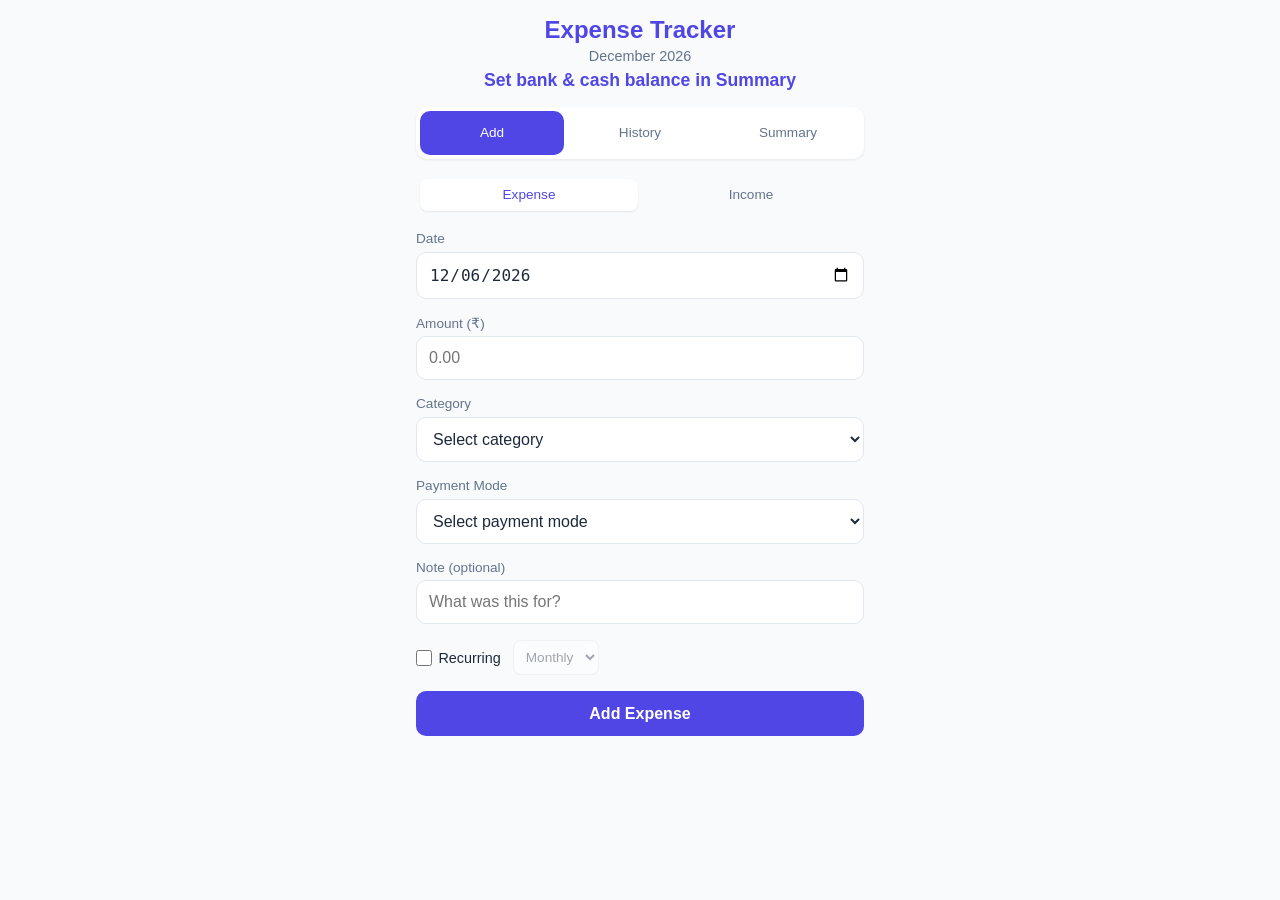
==== commit c2bdaf71: "Simplify tracking around bank and cash balances. Remove salary and pay-period settings, split balanc" ====
--- a/index.html
+++ b/index.html
@@ -101,7 +101,9 @@
 .hbal{font-size:1.1rem;font-weight:700;color:var(--p);margin-top:.35rem}
 .balance-box{background:linear-gradient(135deg,#4f46e5,#6366f1);color:#fff;border-radius:12px;padding:1rem;margin-bottom:1rem;text-align:center}
 .balance-box label{display:block;font-size:.75rem;opacity:.9;margin-bottom:.35rem}
-.balance-box input{width:100%;max-width:220px;margin:0 auto;padding:.6rem;border:none;border-radius:8px;font-size:1.25rem;font-weight:700;text-align:center;color:var(--tx)}
+.balance-box input{width:100%;padding:.6rem;border:none;border-radius:8px;font-size:1.1rem;font-weight:700;text-align:center;color:var(--tx)}
+.balance-grid{display:grid;grid-template-columns:1fr 1fr;gap:.75rem;margin-top:.35rem}
+.balance-total{font-size:.85rem;margin-top:.6rem;opacity:.95}
 .pbar{height:8px;background:var(--bd);border-radius:4px;overflow:hidden;margin-bottom:.35rem}
 .pfill{height:100%;border-radius:4px;transition:width .3s}
 .phint{font-size:.75rem;color:var(--mt);text-align:center}
@@ -151,6 +153,7 @@
     <div class="fg exp-only"><label>Category</label><select id="category"><option value="">Select category</option><option>Food &amp; Dining</option><option>Transport</option><option>Shopping</option><option>Bills &amp; Utilities</option><option>Entertainment</option><option>Health</option><option>Education</option><option>Other</option></select></div>
     <div class="fg exp-only"><label>Payment Mode</label><select id="paymentMode"><option value="">Select payment mode</option><option>Cash</option><option>UPI</option><option>Credit Card</option><option>Debit Card</option><option>Net Banking</option><option>Wallet</option></select></div>
     <div class="fg inc-only"><label>Source</label><input type="text" id="incomeSource" placeholder="e.g. Salary, Freelance"></div>
+    <div class="fg inc-only"><label>Received via</label><select id="incomeMode"><option value="Bank">Bank</option><option value="Cash">Cash</option></select></div>
     <div class="fg exp-only"><label>Note (optional)</label><input type="text" id="note" placeholder="What was this for?"></div>
     <div class="fr exp-only"><label class="cl"><input type="checkbox" id="isRecurring"><span>Recurring</span></label><select id="frequency" disabled><option value="monthly">Monthly</option><option value="weekly">Weekly</option><option value="yearly">Yearly</option></select></div>
     <button type="submit" class="bp" id="submitBtn">Add Expense</button>
@@ -168,19 +171,13 @@
 <div id="summary" class="tc">
   <div class="smn"><button id="prevMonth" class="nb">&larr;</button><span id="summaryMonthLabel"></span><button id="nextMonth" class="nb">&rarr;</button></div>
   <div class="balance-box">
-    <label for="currentBalance">Current balance (₹)</label>
-    <input type="number" id="currentBalance" step="0.01" min="0" placeholder="0.00">
-    <p class="salary-hint" style="color:rgba(255,255,255,.85);margin:.5rem 0 0">Update when you check your bank. Expenses and income adjust this automatically.</p>
-  </div>
-  <div class="salary-settings">
-    <div class="fg"><label for="monthlySalary">Expected salary (₹)</label><input type="number" id="monthlySalary" step="1" min="0" placeholder="e.g. 35904"></div>
-    <div class="fg"><label for="salaryDay">Salary day</label><input type="number" id="salaryDay" min="1" max="31" value="28"></div>
-  </div>
-  <p class="salary-hint">Pay period runs from your salary day each month. Log income when it arrives — expected salary is used only if nothing is logged yet.</p>
-  <div id="periodAdjust" class="fg period-adj" style="display:none">
-    <label for="cycleOverride">Salary received on (this period only)</label>
-    <input type="date" id="cycleOverride">
-    <p class="salary-hint" style="margin:.35rem 0 0">Use this if salary came early or late this month. Leave blank for the usual day.</p>
+    <label>Current balances (₹)</label>
+    <div class="balance-grid">
+      <div><label for="bankBalance" style="font-size:.7rem;opacity:.9">Bank</label><input type="number" id="bankBalance" step="0.01" min="0" placeholder="0.00"></div>
+      <div><label for="cashBalance" style="font-size:.7rem;opacity:.9">Cash</label><input type="number" id="cashBalance" step="0.01" min="0" placeholder="0.00"></div>
+    </div>
+    <p id="balanceTotal" class="balance-total"></p>
+    <p class="salary-hint" style="color:rgba(255,255,255,.85);margin:.5rem 0 0">Update when you check your bank or wallet. Cash payments affect cash; everything else affects bank.</p>
   </div>
   <div id="overview" class="ov"></div>
   <div id="summaryCards"></div>
@@ -234,129 +231,102 @@
   return gI().sort(function(a, b) { return b.date.localeCompare(a.date); });
 }
 
-function itemInCycle(item, cycle) {
-  return item.date >= toISO(cycle.start) && item.date <= toISO(cycle.end);
-}
-
-function incomeInCycle(cycle) {
+function itemInMonth(item, yr, mo) {
+  var d = new Date(item.date);
+  return d.getFullYear() === yr && d.getMonth() === mo;
+}
+
+function incomeInMonth(yr, mo) {
   var total = 0;
   for (var i = 0; i < income.length; i++) {
-    if (itemInCycle(income[i], cycle)) total += income[i].amount;
+    if (itemInMonth(income[i], yr, mo)) total += income[i].amount;
   }
   return total;
 }
 
-function getPeriodIncome(cycle) {
-  var logged = incomeInCycle(cycle);
-  return logged > 0 ? logged : getSalary();
-}
-
-function getSalary() {
-  var v = parseFloat(localStorage.getItem('monthlySalary') || '0');
+function monthLabel(d) {
+  return d.toLocaleString('default', { month: 'long', year: 'numeric' });
+}
+
+function migrateBalance() {
+  var old = localStorage.getItem('currentBalance');
+  if (old && localStorage.getItem('bankBalance') === null && localStorage.getItem('cashBalance') === null) {
+    localStorage.setItem('bankBalance', old);
+    localStorage.removeItem('currentBalance');
+  }
+}
+
+function isCashPayment(mode) {
+  return String(mode || '').toLowerCase() === 'cash';
+}
+
+function getBankBalance() {
+  var v = parseFloat(localStorage.getItem('bankBalance') || '0');
   return isNaN(v) ? 0 : v;
 }
-function setSalary(n) {
-  localStorage.setItem('monthlySalary', String(n || 0));
-}
-
-function getBalance() {
-  var v = parseFloat(localStorage.getItem('currentBalance') || '0');
+function getCashBalance() {
+  var v = parseFloat(localStorage.getItem('cashBalance') || '0');
   return isNaN(v) ? 0 : v;
 }
-function setBalance(n) {
-  localStorage.setItem('currentBalance', String(n || 0));
+function getTotalBalance() {
+  return getBankBalance() + getCashBalance();
+}
+
+function setBankBalance(n) {
+  localStorage.setItem('bankBalance', String(n || 0));
   updateHeaderBalance();
 }
-function adjustBalance(delta) {
-  setBalance(getBalance() + delta);
+function setCashBalance(n) {
+  localStorage.setItem('cashBalance', String(n || 0));
+  updateHeaderBalance();
+}
+
+function adjustBalance(delta, paymentMode) {
+  if (isCashPayment(paymentMode)) setCashBalance(getCashBalance() + delta);
+  else setBankBalance(getBankBalance() + delta);
 }
 
 function updateHeaderBalance() {
   var el = document.getElementById('headerBalance');
   if (!el) return;
-  var b = getBalance();
-  el.textContent = b ? 'Balance: ₹' + fmtNum(b) : 'Set your balance in Summary';
-}
-
-function getSalaryDay() {
-  var v = parseInt(localStorage.getItem('salaryDay') || '28', 10);
-  return (v >= 1 && v <= 31) ? v : 28;
-}
-function setSalaryDay(n) {
-  localStorage.setItem('salaryDay', String(Math.min(31, Math.max(1, n || 28))));
-}
-
-function clampDay(y, m, day) {
-  var last = new Date(y, m + 1, 0).getDate();
-  return Math.min(day, last);
+  var bank = getBankBalance(), cash = getCashBalance(), total = bank + cash;
+  if (!total) {
+    el.textContent = 'Set bank & cash balance in Summary';
+    return;
+  }
+  el.textContent = 'Bank ₹' + fmtNum(bank) + ' · Cash ₹' + fmtNum(cash) + ' · Total ₹' + fmtNum(total);
+}
+
+function updateBalanceTotal() {
+  var el = document.getElementById('balanceTotal');
+  if (!el) return;
+  var total = getTotalBalance();
+  el.textContent = total ? 'Total: ₹' + fmtNum(total) : '';
 }
 
 function toISO(d) {
   return d.getFullYear() + '-' + String(d.getMonth() + 1).padStart(2, '0') + '-' + String(d.getDate()).padStart(2, '0');
 }
 
-function parseISO(s) {
-  var p = s.split('-');
-  return new Date(parseInt(p[0], 10), parseInt(p[1], 10) - 1, parseInt(p[2], 10));
-}
-
-function getCycleOverrideKey(nominalStart) {
-  return 'cycleOverride_' + toISO(nominalStart);
-}
-
-function getNominalCycleStart(refDate) {
-  var day = getSalaryDay();
-  var y = refDate.getFullYear(), m = refDate.getMonth(), d = refDate.getDate();
-  if (d >= clampDay(y, m, day)) return new Date(y, m, clampDay(y, m, day));
-  return new Date(y, m - 1, clampDay(y, m - 1, day));
-}
-
-function getCycleForNominal(nominalStart) {
-  var nominal = new Date(nominalStart.getTime());
-  var ov = localStorage.getItem(getCycleOverrideKey(nominal));
-  var start = ov ? parseISO(ov) : new Date(nominal.getTime());
-  var end = new Date(start);
-  end.setMonth(end.getMonth() + 1);
-  end.setDate(end.getDate() - 1);
-  return { start: start, end: end, nominal: nominal };
-}
-
-function getCycleContaining(refDate) {
-  return getCycleForNominal(getNominalCycleStart(refDate));
-}
-
-function expenseInCycle(exp, cycle) {
-  return itemInCycle(exp, cycle);
-}
-
-function cycleLabel(cycle) {
-  return fmtDate(cycle.start) + ' – ' + fmtDate(cycle.end);
-}
-
-function isCurrentCycle(cycle) {
-  var now = toISO(new Date());
-  return now >= toISO(cycle.start) && now <= toISO(cycle.end);
-}
-
-function renderOverview(balance, spent, periodIncome, cycle) {
+function renderOverview(bank, cash, spent, monthIncome, monthName) {
   var el = document.getElementById('overview');
-  var base = balance > 0 ? balance : periodIncome;
-  if (!base && !spent && !periodIncome) {
-    el.innerHTML = '<h2>This pay period</h2><p class="phint">Set your current balance in Summary to see where your money is going.</p>';
+  var total = bank + cash;
+  var base = total > 0 ? total : (monthIncome || spent || 1);
+  if (!total && !spent && !monthIncome) {
+    el.innerHTML = '<h2>This month</h2><p class="phint">Set bank and cash balances above, then log expenses and income.</p>';
     return;
   }
-  if (!base) base = periodIncome || spent || 1;
-  var pct = Math.min((spent / base) * 100, 100);
+  var pct = spent > 0 ? Math.min((spent / base) * 100, 100) : 0;
   var barColor = spent > base ? 'var(--dg)' : pct > 80 ? 'var(--warn)' : 'var(--ok)';
   el.innerHTML =
-    '<h2>This pay period</h2>' +
+    '<h2>This month</h2>' +
     '<div class="ovg">' +
-    '<div class="ovc balance"><div class="ol">Balance</div><div class="ov">₹' + fmtNum(balance) + '</div></div>' +
-    '<div class="ovc spent"><div class="ol">Spent</div><div class="ov">₹' + fmtNum(spent) + '</div></div>' +
-    '<div class="ovc salary"><div class="ol">Income</div><div class="ov">₹' + fmtNum(periodIncome) + '</div></div>' +
+    '<div class="ovc balance"><div class="ol">Bank</div><div class="ov">₹' + fmtNum(bank) + '</div></div>' +
+    '<div class="ovc left"><div class="ol">Cash</div><div class="ov">₹' + fmtNum(cash) + '</div></div>' +
+    '<div class="ovc salary"><div class="ol">Total</div><div class="ov">₹' + fmtNum(total) + '</div></div>' +
     '</div>' +
     '<div class="pbar"><div class="pfill" style="width:' + pct + '%;background:' + barColor + '"></div></div>' +
-    '<p class="phint">' + cycleLabel(cycle) + ' &middot; ' + (spent / base * 100).toFixed(1) + '% of ' + (balance > 0 ? 'balance' : 'income') + ' spent</p>';
+    '<p class="phint">' + monthName + '<br>Spent ₹' + fmtNum(spent) + ' · Income ₹' + fmtNum(monthIncome) + (spent > 0 ? ' · ' + (spent / base * 100).toFixed(1) + '% of ' + (total > 0 ? 'balance' : 'income') : '') + '</p>';
 }
 
 function addExp(exp) {
@@ -397,7 +367,7 @@
       for (var ii = 0; ii < incAll.length; ii++) {
         if (String(incAll[ii].id) === id) { incItem = incAll[ii]; break; }
       }
-      if (incItem) adjustBalance(-incItem.amount);
+      if (incItem) adjustBalance(-incItem.amount, incItem.payment_mode || 'Bank');
       sI(incAll.filter(function(e) { return String(e.id) !== id; }));
       income = fetchIncome();
     } else {
@@ -408,10 +378,10 @@
       }
       if (found && found.is_recurring) {
         var toRemove = all.filter(function(e) { return String(e.recurring_id) === id || String(e.id) === id; });
-        for (var ri = 0; ri < toRemove.length; ri++) adjustBalance(toRemove[ri].amount);
+        for (var ri = 0; ri < toRemove.length; ri++) adjustBalance(toRemove[ri].amount, toRemove[ri].payment_mode);
         sA(all.filter(function(e) { return String(e.recurring_id) !== id && String(e.id) !== id; }));
       } else {
-        if (found) adjustBalance(found.amount);
+        if (found) adjustBalance(found.amount, found.payment_mode);
         sA(all.filter(function(e) { return String(e.id) !== id; }));
       }
       expenses = fetchAll();
@@ -435,7 +405,10 @@
       var d = new Date(e.date);
       return (d.getFullYear() + '-' + String(d.getMonth() + 1).padStart(2, '0')) === mv;
     }
-    if (!mv) return itemInCycle(e, getCycleContaining(new Date()));
+    if (!mv) {
+      var now = new Date();
+      return itemInMonth(e, now.getFullYear(), now.getMonth());
+    }
     return true;
   });
 
@@ -444,7 +417,10 @@
       var d = new Date(e.date);
       return (d.getFullYear() + '-' + String(d.getMonth() + 1).padStart(2, '0')) === mv;
     }
-    if (!mv) return itemInCycle(e, getCycleContaining(new Date()));
+    if (!mv) {
+      var now2 = new Date();
+      return itemInMonth(e, now2.getFullYear(), now2.getMonth());
+    }
     return true;
   });
 
@@ -485,7 +461,7 @@
       var inc = it.data;
       incTotal += inc.amount;
       html += '<div class="ei"><div class="einf"><div class="ecat">Income</div>';
-      html += '<div class="emeta">' + fmtDate(inc.date) + (inc.source ? ' &middot; ' + esc(inc.source) : '') + '</div></div>';
+      html += '<div class="emeta">' + fmtDate(inc.date) + ' &middot; ' + esc(inc.payment_mode || 'Bank') + (inc.source ? ' &middot; ' + esc(inc.source) : '') + '</div></div>';
       html += '<div class="ert"><div class="eamt inc">+₹' + fmtNum(inc.amount) + '</div>';
       html += '<button type="button" class="edel" data-id="' + esc(inc.id) + '" data-type="income">✕</button></div></div>';
     }
@@ -515,7 +491,7 @@
   var sorted = Object.keys(months).sort().reverse();
   var now = new Date();
   var tm = now.getFullYear() + '-' + String(now.getMonth() + 1).padStart(2, '0');
-  s.innerHTML = '<option value="">This Pay Period</option><option value="all">All Time</option>';
+  s.innerHTML = '<option value="">This Month</option><option value="all">All Time</option>';
   for (var j = 0; j < sorted.length; j++) {
     if (sorted[j] === tm) continue;
     var p = sorted[j].split('-');
@@ -562,7 +538,7 @@
       else nd.setDate(nd.getDate() - 7);
     }
     addExp({ date: nd.toISOString().slice(0, 10), amount: tpl.amount, category: tpl.category, payment_mode: tpl.payment_mode, note: tpl.note, is_recurring: false, frequency: null, recurring_id: tpl.id });
-    adjustBalance(-tpl.amount);
+    adjustBalance(-tpl.amount, tpl.payment_mode);
     changed = true;
   }
   if (changed) { expenses = fetchAll(); popMonthFilter(); renderHistory(); }
@@ -571,27 +547,19 @@
 var COL = ['#4f46e5', '#f59e0b', '#10b981', '#ef4444', '#8b5cf6', '#06b6d4', '#ec4899', '#84cc16'];
 
 function renderSummary() {
-  var cycle = getCycleForNominal(summaryDate);
-  document.getElementById('summaryMonthLabel').textContent = cycleLabel(cycle);
-  var me = expenses.filter(function(e) { return expenseInCycle(e, cycle); });
-  var loggedIncome = incomeInCycle(cycle);
-  var periodIncome = getPeriodIncome(cycle);
-  var balance = getBalance();
+  var yr = summaryDate.getFullYear(), mo = summaryDate.getMonth();
+  document.getElementById('summaryMonthLabel').textContent = monthLabel(summaryDate);
+  var me = expenses.filter(function(e) { return itemInMonth(e, yr, mo); });
+  var monthIncome = incomeInMonth(yr, mo);
+  var bank = getBankBalance(), cash = getCashBalance(), total = getTotalBalance();
   var tot2 = 0;
   for (var m = 0; m < me.length; m++) tot2 += me[m].amount;
-  document.getElementById('currentBalance').value = balance || '';
-  renderOverview(balance, tot2, periodIncome, cycle);
+  document.getElementById('bankBalance').value = bank || '';
+  document.getElementById('cashBalance').value = cash || '';
+  updateBalanceTotal();
+  renderOverview(bank, cash, tot2, monthIncome, monthLabel(summaryDate));
   updateHeaderBalance();
 
-  var adj = document.getElementById('periodAdjust');
-  var ovInput = document.getElementById('cycleOverride');
-  if (isCurrentCycle(cycle)) {
-    adj.style.display = 'block';
-    var saved = localStorage.getItem(getCycleOverrideKey(cycle.nominal));
-    ovInput.value = saved || '';
-  } else {
-    adj.style.display = 'none';
-  }
   var cm = {};
   for (var i = 0; i < me.length; i++) cm[me[i].category] = (cm[me[i].category] || 0) + me[i].amount;
   var mx = 1, ks = Object.keys(cm);
@@ -599,17 +567,17 @@
   var cards = document.getElementById('summaryCards');
   var cats = ks.map(function(k) { return [k, cm[k]]; }).sort(function(a, b) { return b[1] - a[1]; });
   if (!cats.length) {
-    cards.innerHTML = '<div class="es"><p>No expenses this pay period</p></div>';
+    cards.innerHTML = '<div class="es"><p>No expenses this month</p></div>';
     document.getElementById('donutChart').innerHTML = '';
     document.getElementById('dailyChart').innerHTML = '';
     document.getElementById('trendChart').innerHTML = '';
   } else {
     var ch = '';
     for (var k = 0; k < cats.length; k++) {
-      var pctBase = balance > 0 ? balance : periodIncome;
+      var pctBase = total > 0 ? total : monthIncome;
       var pctSal = pctBase ? ((cats[k][1] / pctBase) * 100).toFixed(1) : null;
       ch += '<div class="sc"><div style="flex:1;min-width:0"><div class="cn">' + esc(cats[k][0]) + '</div>';
-      if (pctSal) ch += '<div class="cat-pct">' + pctSal + '% of ' + (balance > 0 ? 'balance' : 'income') + '</div>';
+      if (pctSal) ch += '<div class="cat-pct">' + pctSal + '% of ' + (total > 0 ? 'balance' : 'income') + '</div>';
       ch += '<div class="cb"><div class="cbf" style="width:' + (cats[k][1] / mx * 100) + '%"></div></div></div><div class="ca">₹' + fmtNum(cats[k][1]) + '</div></div>';
     }
     cards.innerHTML = ch;
@@ -622,33 +590,32 @@
       lg += '<div class="li"><span class="ld" style="background:' + COL[c % COL.length] + '"></span><span class="ln">' + esc(cats[c][0]) + '</span><span class="lv">' + ((cats[c][1] / tot) * 100).toFixed(1) + '%</span></div>';
     }
     document.getElementById('donutChart').innerHTML = '<div class="ct">Spending by Category</div><div class="dw"><div class="dr" style="background:conic-gradient(' + gp.join(', ') + ')"><div class="dc"><div class="dt">₹' + fmtNum(tot) + '</div><div class="dl">total</div></div></div><div class="dleg">' + lg + '</div></div>';
-    var dm = {};
+    var dim = new Date(yr, mo + 1, 0).getDate(), dm = {};
     for (var d = 0; d < me.length; d++) {
-      var ed = new Date(me[d].date);
-      var key = toISO(ed);
-      dm[key] = (dm[key] || 0) + me[d].amount;
-    }
-    var dk = Object.keys(dm).sort(), md = 1;
+      var day = new Date(me[d].date).getDate();
+      dm[day] = (dm[day] || 0) + me[d].amount;
+    }
+    var md = 1, dk = Object.keys(dm);
     for (var e = 0; e < dk.length; e++) if (dm[dk[e]] > md) md = dm[dk[e]];
     var bs = '';
-    for (var g = 0; g < dk.length; g++) {
-      var at = dm[dk[g]], h = Math.max((at / md) * 75, 1);
-      var lbl = fmtDate(dk[g]);
-      bs += '<div class="bco"><div class="ba" style="height:' + h + 'px"><div class="bt">' + lbl + ': ₹' + fmtNum(at) + '</div></div><span class="bl">' + new Date(dk[g]).getDate() + '</span></div>';
+    for (var g = 1; g <= dim; g++) {
+      var at = dm[g] || 0, h = Math.max((at / md) * 75, 1);
+      var sl = dim <= 15 ? (g === 1 || g % 3 === 0 || g === dim) : (g === 1 || g % 7 === 0 || g === dim);
+      bs += '<div class="bco"><div class="ba" style="height:' + h + 'px"><div class="bt">Day ' + g + ': ₹' + fmtNum(at) + '</div></div>' + (sl ? '<span class="bl">' + g + '</span>' : '') + '</div>';
     }
     document.getElementById('dailyChart').innerHTML = '<div class="ct">Daily Spending</div><div class="bch">' + bs + '</div>';
     var ms = [];
     for (var i2 = 5; i2 >= 0; i2--) {
-      var anchor = new Date(summaryDate);
-      anchor.setMonth(anchor.getMonth() - i2);
-      ms.push(getCycleForNominal(anchor));
-    }
-    var mt = ms.map(function(c) {
+      var mm = mo - i2, yy = yr;
+      while (mm < 0) { mm += 12; yy--; }
+      ms.push({ year: yy, month: mm });
+    }
+    var mt = ms.map(function(o) {
       var tt = 0;
       for (var i3 = 0; i3 < expenses.length; i3++) {
-        if (expenseInCycle(expenses[i3], c)) tt += expenses[i3].amount;
+        if (itemInMonth(expenses[i3], o.year, o.month)) tt += expenses[i3].amount;
       }
-      return { l: fmtDate(c.start), t: tt };
+      return { l: new Date(o.year, o.month).toLocaleString('default', { month: 'short' }), t: tt };
     });
     var mxT = 1;
     for (var j2 = 0; j2 < mt.length; j2++) if (mt[j2].t > mxT) mxT = mt[j2].t;
@@ -712,8 +679,9 @@
     var date = document.getElementById('date').value;
     if (formMode === 'income') {
       var source = document.getElementById('incomeSource').value.trim() || 'Salary';
-      addInc({ date: date, amount: amount, source: source });
-      adjustBalance(amount);
+      var incMode = document.getElementById('incomeMode').value;
+      addInc({ date: date, amount: amount, source: source, payment_mode: incMode });
+      adjustBalance(amount, incMode);
       toast('Income added!');
       income = fetchIncome();
     } else {
@@ -731,7 +699,7 @@
         is_recurring: ir,
         frequency: ir ? document.getElementById('frequency').value : null
       });
-      adjustBalance(-amount);
+      adjustBalance(-amount, document.getElementById('paymentMode').value);
       toast(ir ? 'Recurring added!' : 'Added!');
       expenses = fetchAll();
     }
@@ -750,48 +718,27 @@
   document.getElementById('filterMonth').addEventListener('change', renderHistory);
 
   document.getElementById('prevMonth').addEventListener('click', function() {
-    summaryDate = getNominalCycleStart(summaryDate);
     summaryDate.setMonth(summaryDate.getMonth() - 1);
     renderSummary();
   });
   document.getElementById('nextMonth').addEventListener('click', function() {
-    summaryDate = getNominalCycleStart(summaryDate);
     summaryDate.setMonth(summaryDate.getMonth() + 1);
     renderSummary();
   });
 
-  var salaryInput = document.getElementById('monthlySalary');
-  salaryInput.value = getSalary() || '';
-  salaryInput.addEventListener('change', function() {
-    setSalary(parseFloat(salaryInput.value) || 0);
+  var balanceInput = document.getElementById('bankBalance');
+  var cashInput = document.getElementById('cashBalance');
+  balanceInput.addEventListener('change', function() {
+    setBankBalance(parseFloat(balanceInput.value) || 0);
+    updateBalanceTotal();
     renderSummary();
-    toast('Salary saved');
-  });
-
-  var balanceInput = document.getElementById('currentBalance');
-  balanceInput.addEventListener('change', function() {
-    setBalance(parseFloat(balanceInput.value) || 0);
+    toast('Bank balance updated');
+  });
+  cashInput.addEventListener('change', function() {
+    setCashBalance(parseFloat(cashInput.value) || 0);
+    updateBalanceTotal();
     renderSummary();
-    toast('Balance updated');
-  });
-
-  var salaryDayInput = document.getElementById('salaryDay');
-  salaryDayInput.value = getSalaryDay();
-  salaryDayInput.addEventListener('change', function() {
-    setSalaryDay(parseInt(salaryDayInput.value, 10) || 28);
-    summaryDate = getNominalCycleStart(new Date());
-    renderSummary();
-    toast('Salary day updated');
-  });
-
-  document.getElementById('cycleOverride').addEventListener('change', function(ev) {
-    var cycle = getCycleContaining(new Date());
-    var key = getCycleOverrideKey(cycle.nominal);
-    if (ev.target.value) localStorage.setItem(key, ev.target.value);
-    else localStorage.removeItem(key);
-    summaryDate = cycle.nominal;
-    renderSummary();
-    toast(ev.target.value ? 'Period adjusted' : 'Back to usual salary day');
+    toast('Cash balance updated');
   });
 
   document.addEventListener('click', function(ev) {
@@ -812,9 +759,10 @@
     }
   });
 
+  migrateBalance();
   expenses = fetchAll();
   income = fetchIncome();
-  summaryDate = getNominalCycleStart(new Date());
+  summaryDate = new Date();
   popMonthFilter();
   renderHistory();
   updateHeaderBalance();
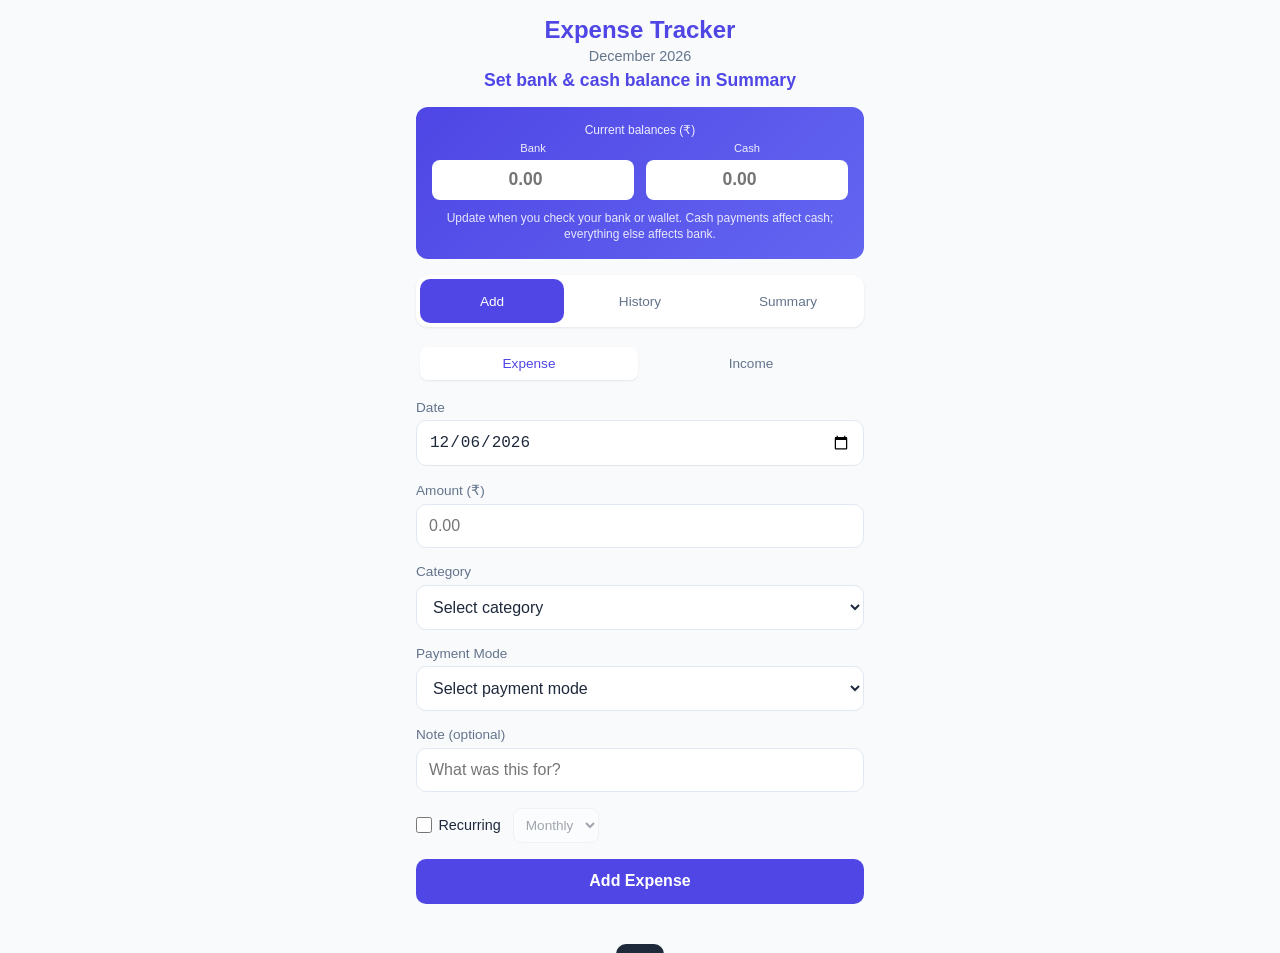
==== commit 311a6fce: "Show bank and cash balances on every tab. Move balance inputs above the tab bar so they are always v" ====
--- a/index.html
+++ b/index.html
@@ -137,6 +137,15 @@
   <p id="installText"></p>
   <button type="button" id="dismissInstall">Got it</button>
 </div>
+<div class="balance-box">
+  <label>Current balances (₹)</label>
+  <div class="balance-grid">
+    <div><label for="bankBalance" style="font-size:.7rem;opacity:.9">Bank</label><input type="number" id="bankBalance" step="0.01" min="0" placeholder="0.00"></div>
+    <div><label for="cashBalance" style="font-size:.7rem;opacity:.9">Cash</label><input type="number" id="cashBalance" step="0.01" min="0" placeholder="0.00"></div>
+  </div>
+  <p id="balanceTotal" class="balance-total"></p>
+  <p class="salary-hint" style="color:rgba(255,255,255,.85);margin:.5rem 0 0">Update when you check your bank or wallet. Cash payments affect cash; everything else affects bank.</p>
+</div>
 <div class="tabs">
   <button class="tab active" data-tab="add">Add</button>
   <button class="tab" data-tab="history">History</button>
@@ -152,7 +161,7 @@
     <div class="fg"><label>Amount (₹)</label><input type="number" id="amount" step="0.01" min="0" placeholder="0.00" required></div>
     <div class="fg exp-only"><label>Category</label><select id="category"><option value="">Select category</option><option>Food &amp; Dining</option><option>Transport</option><option>Shopping</option><option>Bills &amp; Utilities</option><option>Entertainment</option><option>Health</option><option>Education</option><option>Other</option></select></div>
     <div class="fg exp-only"><label>Payment Mode</label><select id="paymentMode"><option value="">Select payment mode</option><option>Cash</option><option>UPI</option><option>Credit Card</option><option>Debit Card</option><option>Net Banking</option><option>Wallet</option></select></div>
-    <div class="fg inc-only"><label>Source</label><input type="text" id="incomeSource" placeholder="e.g. Salary, Freelance"></div>
+    <div class="fg inc-only"><label>Source</label><input type="text" id="incomeSource" placeholder="e.g. Paycheck, Freelance"></div>
     <div class="fg inc-only"><label>Received via</label><select id="incomeMode"><option value="Bank">Bank</option><option value="Cash">Cash</option></select></div>
     <div class="fg exp-only"><label>Note (optional)</label><input type="text" id="note" placeholder="What was this for?"></div>
     <div class="fr exp-only"><label class="cl"><input type="checkbox" id="isRecurring"><span>Recurring</span></label><select id="frequency" disabled><option value="monthly">Monthly</option><option value="weekly">Weekly</option><option value="yearly">Yearly</option></select></div>
@@ -170,15 +179,6 @@
 </div>
 <div id="summary" class="tc">
   <div class="smn"><button id="prevMonth" class="nb">&larr;</button><span id="summaryMonthLabel"></span><button id="nextMonth" class="nb">&rarr;</button></div>
-  <div class="balance-box">
-    <label>Current balances (₹)</label>
-    <div class="balance-grid">
-      <div><label for="bankBalance" style="font-size:.7rem;opacity:.9">Bank</label><input type="number" id="bankBalance" step="0.01" min="0" placeholder="0.00"></div>
-      <div><label for="cashBalance" style="font-size:.7rem;opacity:.9">Cash</label><input type="number" id="cashBalance" step="0.01" min="0" placeholder="0.00"></div>
-    </div>
-    <p id="balanceTotal" class="balance-total"></p>
-    <p class="salary-hint" style="color:rgba(255,255,255,.85);margin:.5rem 0 0">Update when you check your bank or wallet. Cash payments affect cash; everything else affects bank.</p>
-  </div>
   <div id="overview" class="ov"></div>
   <div id="summaryCards"></div>
   <div id="summaryTotal" class="tb"></div>
@@ -546,6 +546,16 @@
 
 var COL = ['#4f46e5', '#f59e0b', '#10b981', '#ef4444', '#8b5cf6', '#06b6d4', '#ec4899', '#84cc16'];
 
+function syncBalanceInputs() {
+  var bank = getBankBalance(), cash = getCashBalance();
+  var bankEl = document.getElementById('bankBalance');
+  var cashEl = document.getElementById('cashBalance');
+  if (bankEl && document.activeElement !== bankEl) bankEl.value = bank || '';
+  if (cashEl && document.activeElement !== cashEl) cashEl.value = cash || '';
+  updateBalanceTotal();
+  updateHeaderBalance();
+}
+
 function renderSummary() {
   var yr = summaryDate.getFullYear(), mo = summaryDate.getMonth();
   document.getElementById('summaryMonthLabel').textContent = monthLabel(summaryDate);
@@ -554,11 +564,8 @@
   var bank = getBankBalance(), cash = getCashBalance(), total = getTotalBalance();
   var tot2 = 0;
   for (var m = 0; m < me.length; m++) tot2 += me[m].amount;
-  document.getElementById('bankBalance').value = bank || '';
-  document.getElementById('cashBalance').value = cash || '';
-  updateBalanceTotal();
+  syncBalanceInputs();
   renderOverview(bank, cash, tot2, monthIncome, monthLabel(summaryDate));
-  updateHeaderBalance();
 
   var cm = {};
   for (var i = 0; i < me.length; i++) cm[me[i].category] = (cm[me[i].category] || 0) + me[i].amount;
@@ -678,7 +685,7 @@
     var amount = parseFloat(document.getElementById('amount').value);
     var date = document.getElementById('date').value;
     if (formMode === 'income') {
-      var source = document.getElementById('incomeSource').value.trim() || 'Salary';
+      var source = document.getElementById('incomeSource').value.trim() || 'Income';
       var incMode = document.getElementById('incomeMode').value;
       addInc({ date: date, amount: amount, source: source, payment_mode: incMode });
       adjustBalance(amount, incMode);
@@ -730,13 +737,13 @@
   var cashInput = document.getElementById('cashBalance');
   balanceInput.addEventListener('change', function() {
     setBankBalance(parseFloat(balanceInput.value) || 0);
-    updateBalanceTotal();
+    syncBalanceInputs();
     renderSummary();
     toast('Bank balance updated');
   });
   cashInput.addEventListener('change', function() {
     setCashBalance(parseFloat(cashInput.value) || 0);
-    updateBalanceTotal();
+    syncBalanceInputs();
     renderSummary();
     toast('Cash balance updated');
   });
@@ -765,7 +772,7 @@
   summaryDate = new Date();
   popMonthFilter();
   renderHistory();
-  updateHeaderBalance();
+  syncBalanceInputs();
   try { genRecurring(); } catch(e) { console.error('recurring error', e); }
   setupMobile();
   if ('serviceWorker' in navigator) {
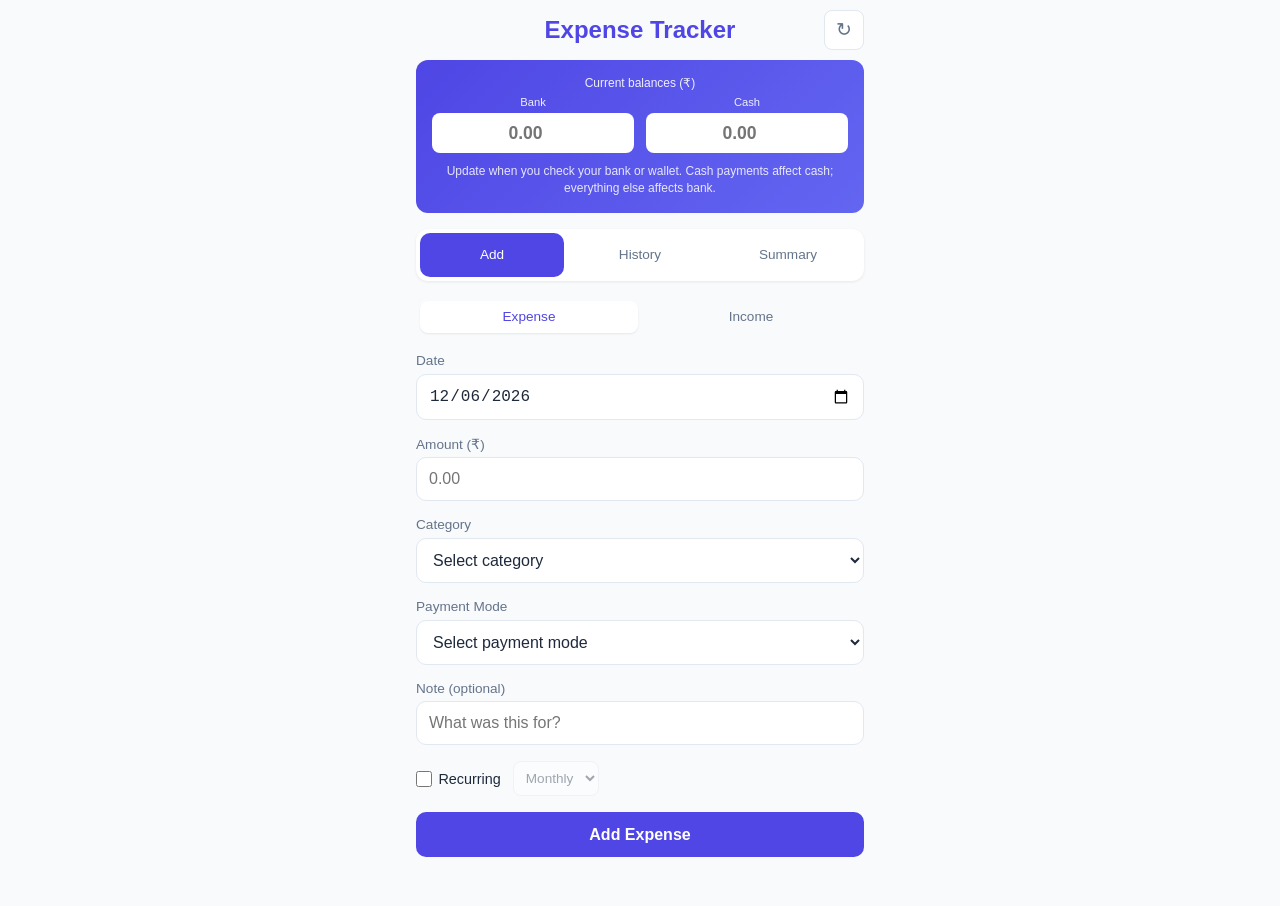
==== commit 2a2f6899: "Add custom categories, income categories, and hard refresh. Replace generic expense categories with " ====
--- a/index.html
+++ b/index.html
@@ -16,7 +16,10 @@
 body{font-family:-apple-system,BlinkMacSystemFont,'Segoe UI',Roboto,sans-serif;background:var(--bg);color:var(--tx);min-height:100vh;min-height:100dvh;padding-bottom:calc(2rem + env(safe-area-inset-bottom));padding-left:env(safe-area-inset-left);padding-right:env(safe-area-inset-right)}
 .ctn{max-width:480px;margin:0 auto;padding:1rem}
 header{text-align:center;margin-bottom:1rem}
+header.hdr{display:flex;align-items:center;justify-content:center;position:relative}
 header h1{font-size:1.5rem;color:var(--p)}
+.refresh-btn{position:absolute;right:0;background:var(--card);border:1.5px solid var(--bd);border-radius:8px;width:40px;height:40px;font-size:1.2rem;line-height:1;color:var(--mt);cursor:pointer;touch-action:manipulation;-webkit-tap-highlight-color:transparent}
+.refresh-btn:active{background:var(--bg);color:var(--p)}
 header p{color:var(--mt);font-size:.9rem;margin-top:.25rem}
 .tabs{display:flex;gap:.25rem;background:var(--card);border-radius:12px;padding:.25rem;margin-bottom:1rem;box-shadow:0 1px 3px rgba(0,0,0,.08)}
 .tab{flex:1;padding:.75rem .5rem;border:none;background:0 0;border-radius:10px;font-size:.85rem;font-weight:500;color:var(--mt);cursor:pointer;touch-action:manipulation;-webkit-tap-highlight-color:transparent;min-height:44px}
@@ -98,7 +101,6 @@
 .ovc.spent .ov{color:var(--dg)}
 .ovc.left .ov{color:var(--p)}
 .ovc.balance .ov{color:var(--p)}
-.hbal{font-size:1.1rem;font-weight:700;color:var(--p);margin-top:.35rem}
 .balance-box{background:linear-gradient(135deg,#4f46e5,#6366f1);color:#fff;border-radius:12px;padding:1rem;margin-bottom:1rem;text-align:center}
 .balance-box label{display:block;font-size:.75rem;opacity:.9;margin-bottom:.35rem}
 .balance-box input{width:100%;padding:.6rem;border:none;border-radius:8px;font-size:1.1rem;font-weight:700;text-align:center;color:var(--tx)}
@@ -132,7 +134,7 @@
 </head>
 <body>
 <div class="ctn">
-<header><h1>Expense Tracker</h1><p id="currentMonth"></p><p id="headerBalance" class="hbal"></p></header>
+<header class="hdr"><h1>Expense Tracker</h1><button type="button" id="hardRefresh" class="refresh-btn" title="Hard refresh" aria-label="Hard refresh">↻</button></header>
 <div id="installTip" class="install-tip">
   <p id="installText"></p>
   <button type="button" id="dismissInstall">Got it</button>
@@ -159,9 +161,9 @@
   <form id="expenseForm">
     <div class="fg"><label>Date</label><input type="date" id="date" required></div>
     <div class="fg"><label>Amount (₹)</label><input type="number" id="amount" step="0.01" min="0" placeholder="0.00" required></div>
-    <div class="fg exp-only"><label>Category</label><select id="category"><option value="">Select category</option><option>Food &amp; Dining</option><option>Transport</option><option>Shopping</option><option>Bills &amp; Utilities</option><option>Entertainment</option><option>Health</option><option>Education</option><option>Other</option></select></div>
+    <div class="fg exp-only"><label>Category</label><select id="category"><option value="">Select category</option></select></div>
     <div class="fg exp-only"><label>Payment Mode</label><select id="paymentMode"><option value="">Select payment mode</option><option>Cash</option><option>UPI</option><option>Credit Card</option><option>Debit Card</option><option>Net Banking</option><option>Wallet</option></select></div>
-    <div class="fg inc-only"><label>Source</label><input type="text" id="incomeSource" placeholder="e.g. Paycheck, Freelance"></div>
+    <div class="fg inc-only"><label>Category</label><select id="incomeCategory"><option value="">Select category</option></select></div>
     <div class="fg inc-only"><label>Received via</label><select id="incomeMode"><option value="Bank">Bank</option><option value="Cash">Cash</option></select></div>
     <div class="fg exp-only"><label>Note (optional)</label><input type="text" id="note" placeholder="What was this for?"></div>
     <div class="fr exp-only"><label class="cl"><input type="checkbox" id="isRecurring"><span>Recurring</span></label><select id="frequency" disabled><option value="monthly">Monthly</option><option value="weekly">Weekly</option><option value="yearly">Yearly</option></select></div>
@@ -171,7 +173,7 @@
 <div id="history" class="tc">
   <div class="frow">
     <select id="filterType"><option value="">All</option><option value="expense">Expenses</option><option value="income">Income</option></select>
-    <select id="filterCategory"><option value="">All Categories</option><option>Food &amp; Dining</option><option>Transport</option><option>Shopping</option><option>Bills &amp; Utilities</option><option>Entertainment</option><option>Health</option><option>Education</option><option>Other</option></select>
+    <select id="filterCategory"><option value="">All Categories</option></select>
     <select id="filterMonth"></select>
   </div>
   <div id="expenseList"></div>
@@ -205,6 +207,19 @@
 var income = [];
 var summaryDate = new Date();
 var formMode = 'expense';
+var CATEGORIES = ['Savings', 'Amma', 'Kumari', 'Nanna', 'Sai'];
+
+function populateCategorySelects() {
+  var opts = '<option value="">Select category</option>';
+  var filt = '<option value="">All Categories</option>';
+  for (var i = 0; i < CATEGORIES.length; i++) {
+    opts += '<option>' + CATEGORIES[i] + '</option>';
+    filt += '<option>' + CATEGORIES[i] + '</option>';
+  }
+  document.getElementById('category').innerHTML = opts;
+  document.getElementById('incomeCategory').innerHTML = opts;
+  document.getElementById('filterCategory').innerHTML = filt;
+}
 
 function gA() {
   try { return JSON.parse(localStorage.getItem('expenses') || '[]'); }
@@ -274,27 +289,14 @@
 
 function setBankBalance(n) {
   localStorage.setItem('bankBalance', String(n || 0));
-  updateHeaderBalance();
 }
 function setCashBalance(n) {
   localStorage.setItem('cashBalance', String(n || 0));
-  updateHeaderBalance();
 }
 
 function adjustBalance(delta, paymentMode) {
   if (isCashPayment(paymentMode)) setCashBalance(getCashBalance() + delta);
   else setBankBalance(getBankBalance() + delta);
-}
-
-function updateHeaderBalance() {
-  var el = document.getElementById('headerBalance');
-  if (!el) return;
-  var bank = getBankBalance(), cash = getCashBalance(), total = bank + cash;
-  if (!total) {
-    el.textContent = 'Set bank & cash balance in Summary';
-    return;
-  }
-  el.textContent = 'Bank ₹' + fmtNum(bank) + ' · Cash ₹' + fmtNum(cash) + ' · Total ₹' + fmtNum(total);
 }
 
 function updateBalanceTotal() {
@@ -355,6 +357,26 @@
   t.textContent = m;
   t.classList.add('show');
   setTimeout(function() { t.classList.remove('show'); }, 2000);
+}
+
+function hardRefresh() {
+  toast('Loading latest version…');
+  var steps = [];
+  if ('serviceWorker' in navigator) {
+    steps.push(navigator.serviceWorker.getRegistrations().then(function(regs) {
+      return Promise.all(regs.map(function(reg) { return reg.unregister(); }));
+    }));
+  }
+  if (window.caches) {
+    steps.push(caches.keys().then(function(keys) {
+      return Promise.all(keys.map(function(key) { return caches.delete(key); }));
+    }));
+  }
+  Promise.all(steps).then(function() {
+    window.location.href = window.location.pathname.split('?')[0] + '?r=' + Date.now();
+  }).catch(function() {
+    window.location.reload();
+  });
 }
 
 function doDelete(id, type) {
@@ -397,7 +419,7 @@
   var cat = document.getElementById('filterCategory').value;
   var mv = document.getElementById('filterMonth').value;
   var ft = document.getElementById('filterType').value;
-  document.getElementById('filterCategory').style.display = ft === 'income' ? 'none' : '';
+  document.getElementById('filterCategory').style.display = '';
 
   var filteredExp = expenses.filter(function(e) {
     if (cat && e.category !== cat) return false;
@@ -413,6 +435,8 @@
   });
 
   var filteredInc = income.filter(function(e) {
+    var incCat = e.category || e.source || '';
+    if (cat && incCat !== cat) return false;
     if (mv && mv !== 'all') {
       var d = new Date(e.date);
       return (d.getFullYear() + '-' + String(d.getMonth() + 1).padStart(2, '0')) === mv;
@@ -460,8 +484,8 @@
     } else {
       var inc = it.data;
       incTotal += inc.amount;
-      html += '<div class="ei"><div class="einf"><div class="ecat">Income</div>';
-      html += '<div class="emeta">' + fmtDate(inc.date) + ' &middot; ' + esc(inc.payment_mode || 'Bank') + (inc.source ? ' &middot; ' + esc(inc.source) : '') + '</div></div>';
+      html += '<div class="ei"><div class="einf"><div class="ecat">' + esc(inc.category || inc.source || 'Income') + '</div>';
+      html += '<div class="emeta">' + fmtDate(inc.date) + ' &middot; ' + esc(inc.payment_mode || 'Bank') + '</div></div>';
       html += '<div class="ert"><div class="eamt inc">+₹' + fmtNum(inc.amount) + '</div>';
       html += '<button type="button" class="edel" data-id="' + esc(inc.id) + '" data-type="income">✕</button></div></div>';
     }
@@ -553,7 +577,6 @@
   if (bankEl && document.activeElement !== bankEl) bankEl.value = bank || '';
   if (cashEl && document.activeElement !== cashEl) cashEl.value = cash || '';
   updateBalanceTotal();
-  updateHeaderBalance();
 }
 
 function renderSummary() {
@@ -653,13 +676,16 @@
   btn.textContent = mode === 'income' ? 'Add Income' : 'Add Expense';
   document.getElementById('category').required = mode === 'expense';
   document.getElementById('paymentMode').required = mode === 'expense';
+  document.getElementById('incomeCategory').required = mode === 'income';
 }
 
 function init() {
   try {
   document.getElementById('date').valueAsDate = new Date();
-  document.getElementById('currentMonth').textContent = new Date().toLocaleString('default', { month: 'long', year: 'numeric' });
+  populateCategorySelects();
   setFormMode('expense');
+
+  document.getElementById('hardRefresh').addEventListener('click', hardRefresh);
 
   document.querySelectorAll('.tab').forEach(function(tab) {
     tab.addEventListener('click', function() {
@@ -685,9 +711,13 @@
     var amount = parseFloat(document.getElementById('amount').value);
     var date = document.getElementById('date').value;
     if (formMode === 'income') {
-      var source = document.getElementById('incomeSource').value.trim() || 'Income';
+      var incCat = document.getElementById('incomeCategory').value;
+      if (!incCat) {
+        toast('Pick a category');
+        return;
+      }
       var incMode = document.getElementById('incomeMode').value;
-      addInc({ date: date, amount: amount, source: source, payment_mode: incMode });
+      addInc({ date: date, amount: amount, category: incCat, payment_mode: incMode });
       adjustBalance(amount, incMode);
       toast('Income added!');
       income = fetchIncome();
@@ -776,7 +806,23 @@
   try { genRecurring(); } catch(e) { console.error('recurring error', e); }
   setupMobile();
   if ('serviceWorker' in navigator) {
-    navigator.serviceWorker.register('sw.js').catch(function() {});
+    navigator.serviceWorker.getRegistrations().then(function(regs) {
+      return Promise.all(regs.map(function(reg) {
+        var url = reg.active && reg.active.scriptURL ? reg.active.scriptURL : '';
+        if (url.indexOf('sw-v3.js') === -1) return reg.unregister();
+      }));
+    }).then(function() {
+      return navigator.serviceWorker.register('sw-v3.js');
+    }).then(function(reg) {
+      reg.update();
+      if (reg.waiting) reg.waiting.postMessage({ type: 'SKIP_WAITING' });
+    }).catch(function() {});
+    navigator.serviceWorker.addEventListener('controllerchange', function() {
+      if (!window._swReloaded) {
+        window._swReloaded = true;
+        window.location.reload();
+      }
+    });
   }
   } catch(e) { console.error('init error', e); }
 }
